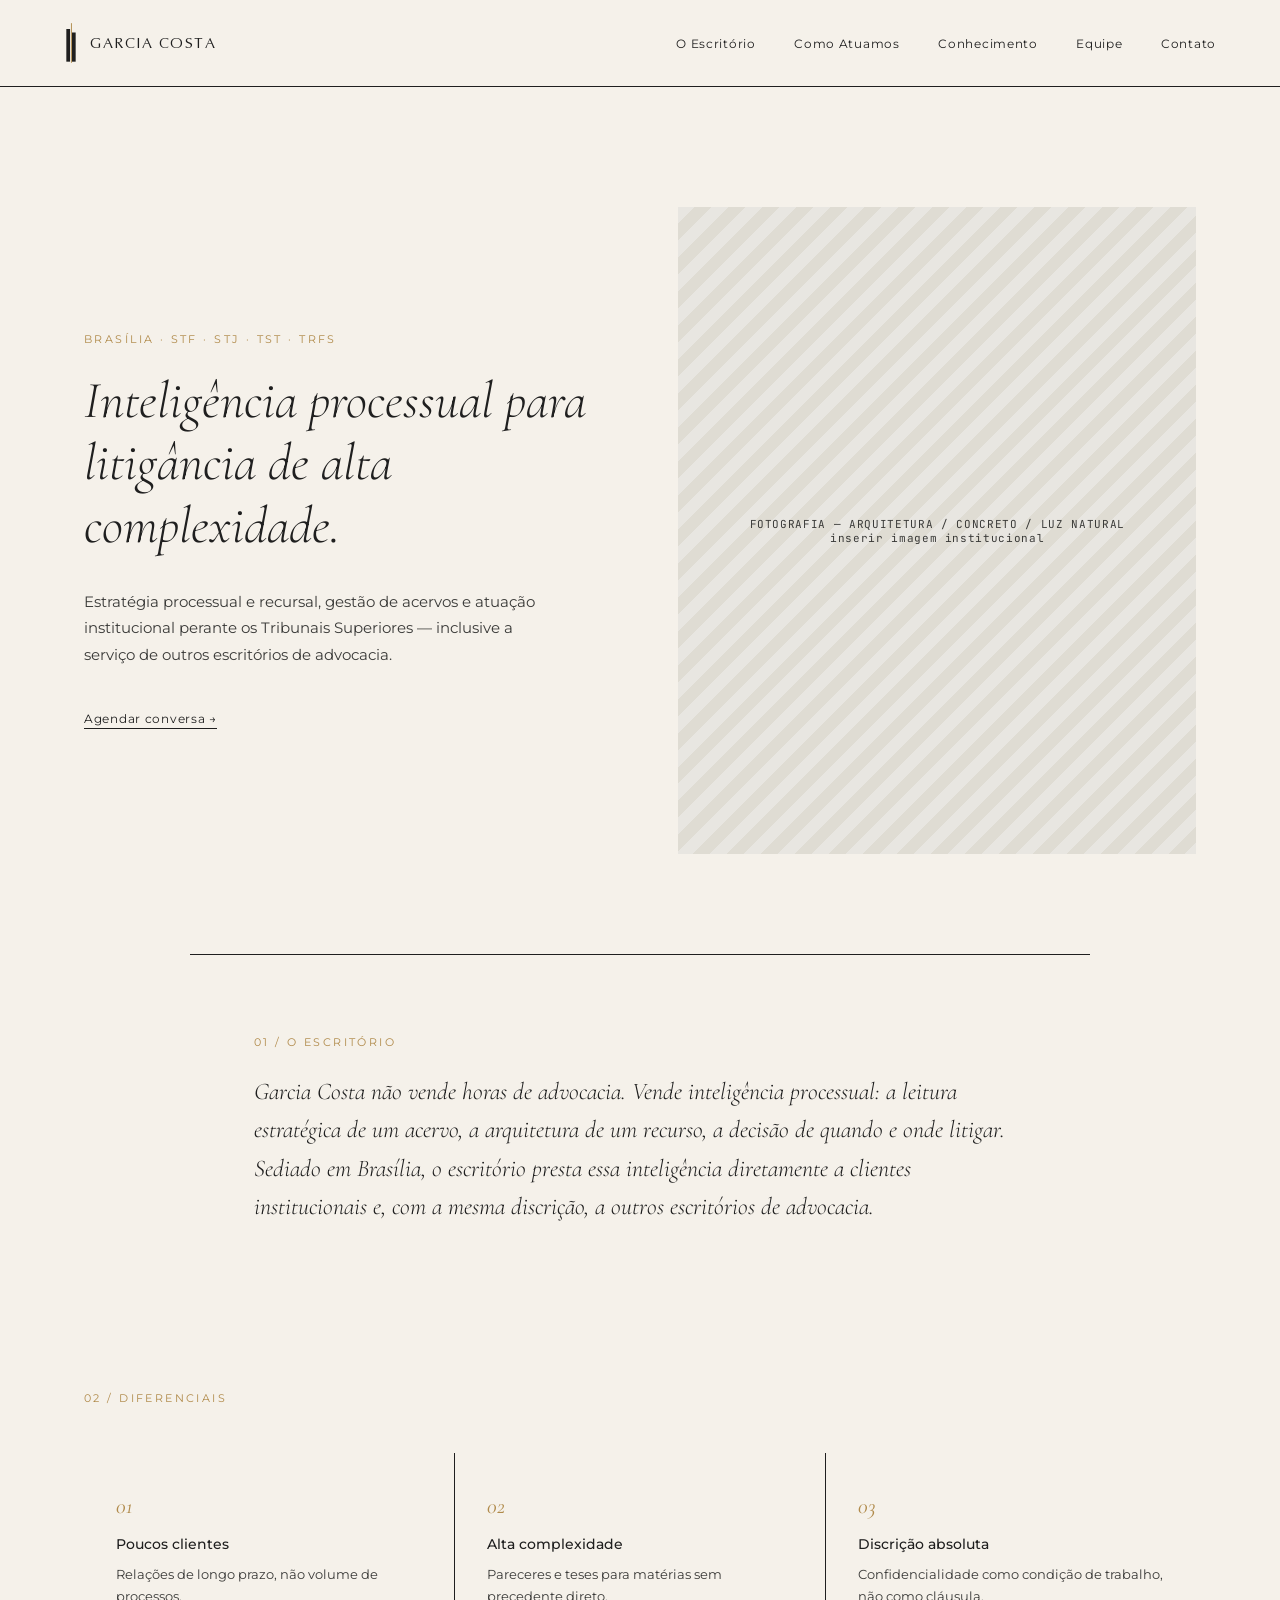
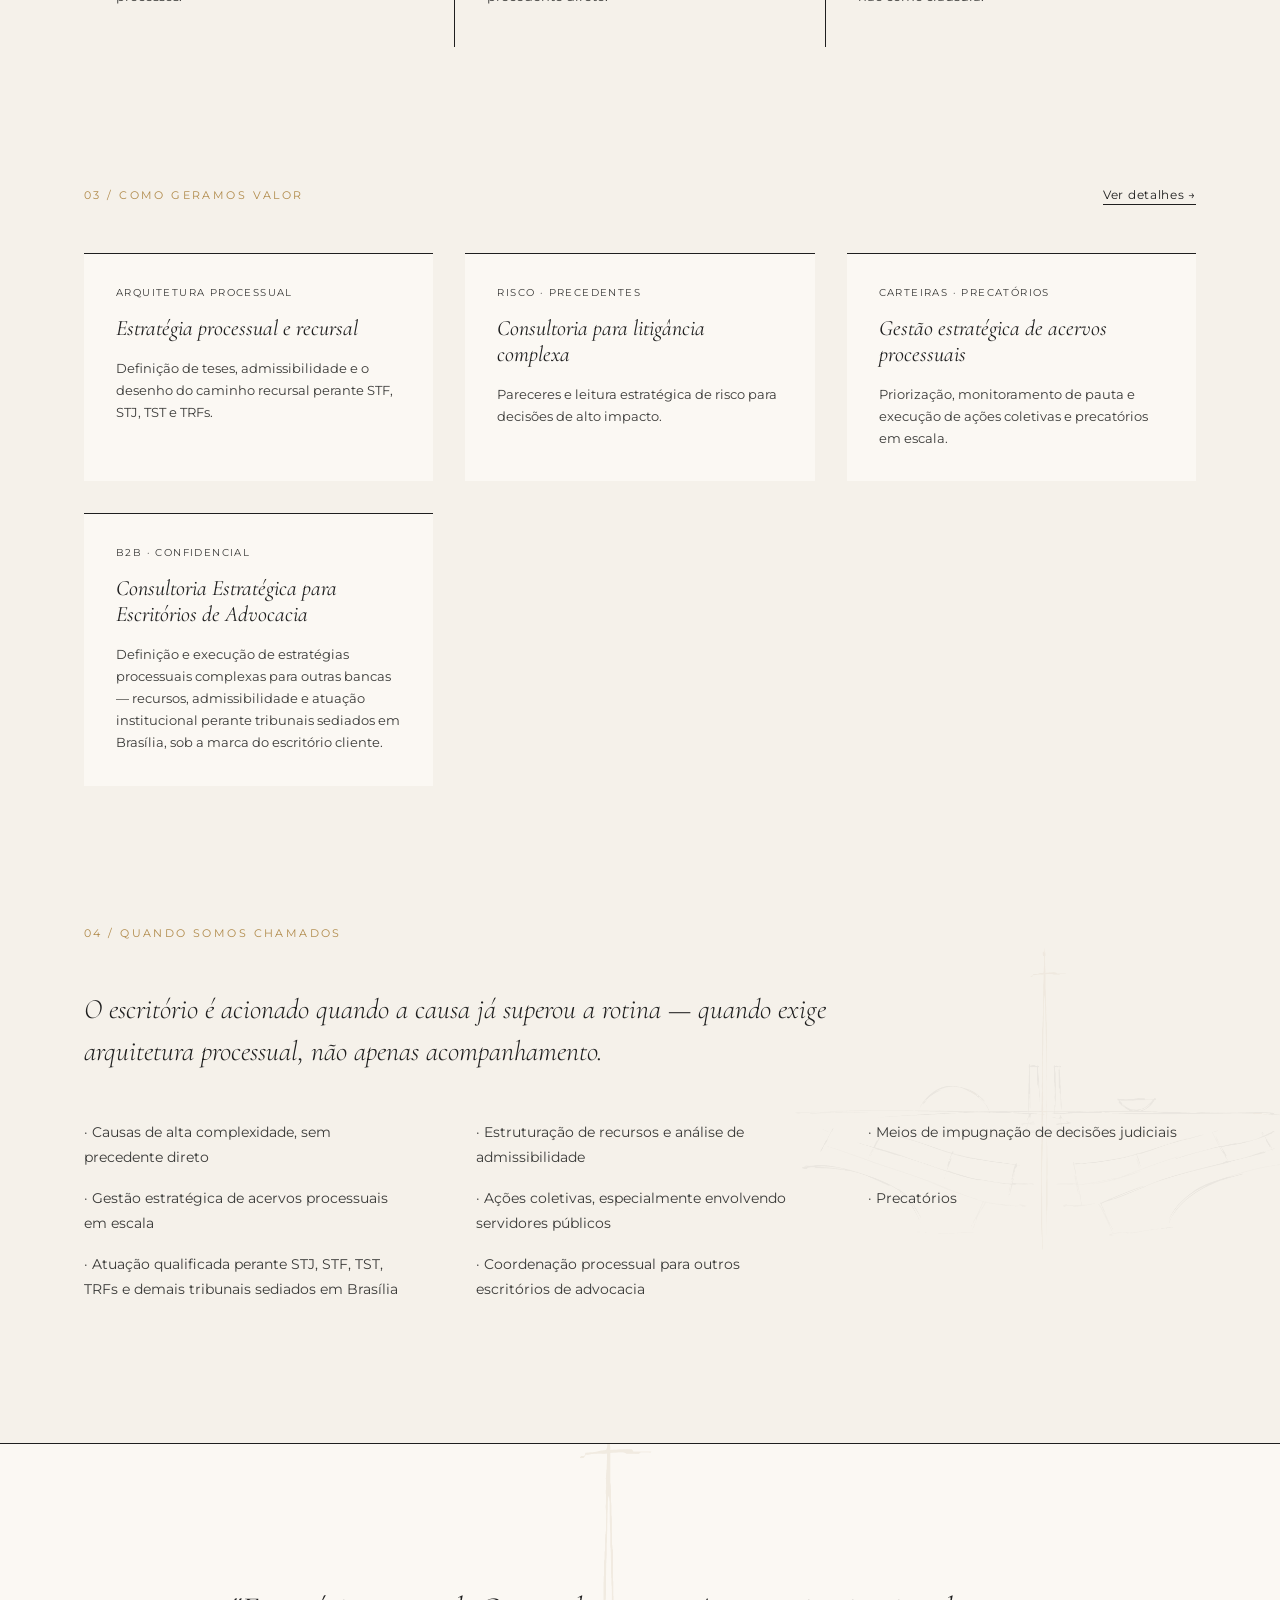
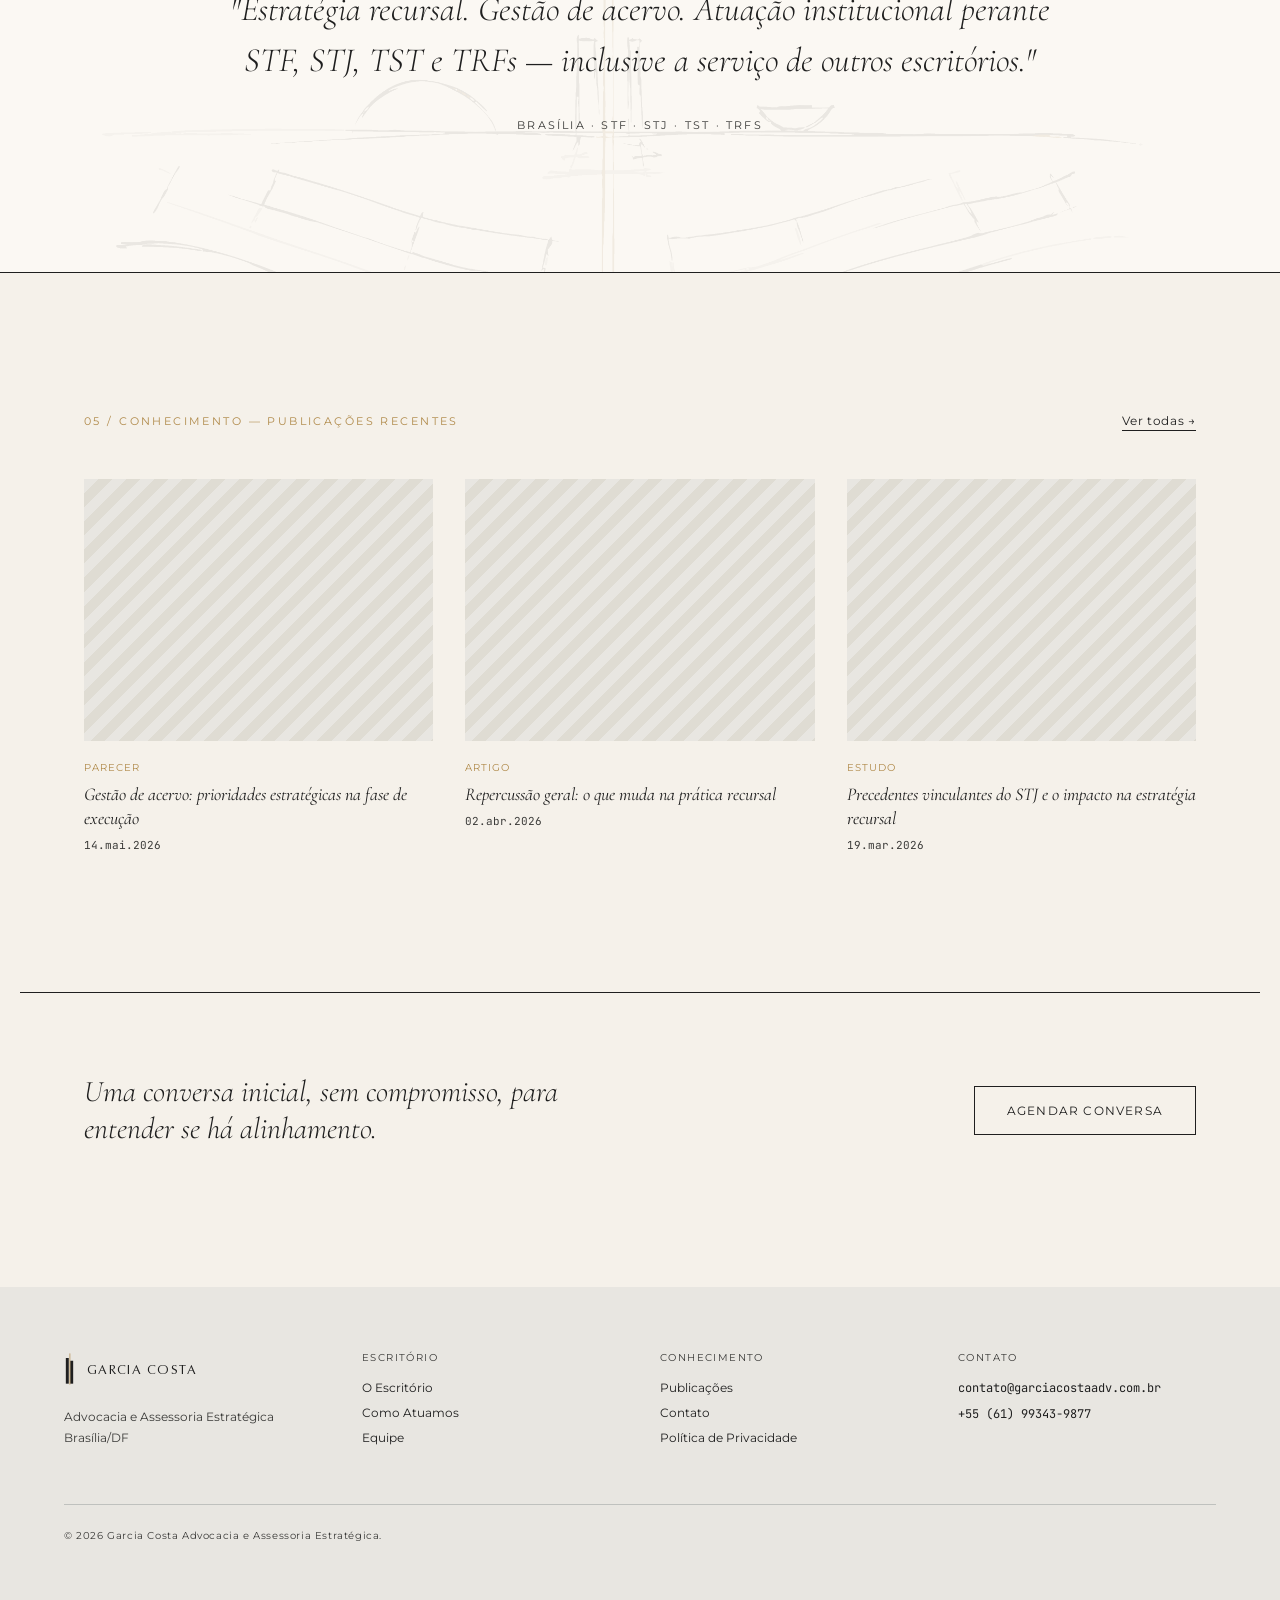
==== index.html @ 724e0281 "Add files via upload Publica website institucional v1.1" ====
<!DOCTYPE html>
<html lang="pt-BR">
<head>
<meta charset="utf-8">
<meta name="viewport" content="width=device-width, initial-scale=1">
<title>Garcia Costa — Advocacia e Assessoria Estratégica</title>
<meta name="description" content="Inteligência processual para litigância de alta complexidade: estratégia recursal, gestão de acervos e atuação institucional perante STF, STJ, TST e TRFs em Brasília.">
<!-- Config central: /assets/js/site-config.js — domínio, e-mail, telefone e og:image devem espelhar exatamente os valores ali definidos. -->
<link rel="canonical" href="https://www.garciacosta.adv.br/">
<meta property="og:type" content="website">
<meta property="og:locale" content="pt_BR">
<meta property="og:site_name" content="Garcia Costa — Advocacia e Assessoria Estratégica">
<meta property="og:title" content="Garcia Costa — Advocacia e Assessoria Estratégica">
<meta property="og:description" content="Inteligência processual para litigância de alta complexidade: estratégia recursal, gestão de acervos e atuação institucional perante STF, STJ, TST e TRFs em Brasília.">
<meta property="og:url" content="https://www.garciacosta.adv.br/">
<!-- [INSERIR DADO REAL] og:image — adicionar /assets/images/og-image.jpg (1200x630) quando a fotografia institucional estiver disponível -->
<meta name="twitter:card" content="summary_large_image">
<link rel="icon" href="/favicon.ico" sizes="any">
<link rel="icon" type="image/svg+xml" href="/assets/images/favicon.svg">
<link rel="manifest" href="/manifest.webmanifest">
<link rel="preconnect" href="https://fonts.googleapis.com">
<link rel="preconnect" href="https://fonts.gstatic.com" crossorigin>
<link href="https://fonts.googleapis.com/css2?family=Cormorant+Garamond:ital,wght@0,300;0,400;1,300;1,400&family=Montserrat:wght@300;400;500;600&family=JetBrains+Mono:wght@400&display=swap" rel="stylesheet">
<link rel="stylesheet" href="/assets/css/style.css">
<script type="application/ld+json">
{
  "@context": "https://schema.org",
  "@type": "LegalService",
  "name": "Garcia Costa — Advocacia e Assessoria Estratégica",
  "url": "https://www.garciacosta.adv.br/",
  "areaServed": "Brasília, DF",
  "address": { "@type": "PostalAddress", "addressLocality": "Brasília", "addressRegion": "DF", "addressCountry": "BR" },
  "founder": { "@type": "Person", "name": "Thiago Garcia Costa", "jobTitle": "Sócio-fundador" },
  "email": "contato@garciacosta.adv.br"
}
</script>
</head>
<body>
  <a href="#main-content" class="skip-link">Pular para o conteúdo</a>
  <header class="site-header">
    <a href="/index.html" class="brand">
      <svg viewBox="70 5 60 190" class="brand-mark" aria-hidden="true"><rect x="80" y="40" width="16" height="140" fill="#1F1F1F"></rect><rect x="104" y="55" width="16" height="125" fill="#1F1F1F"></rect><line x1="102" y1="15" x2="102" y2="185" stroke="#B08A4A" stroke-width="4"></line></svg>
      <span class="brand-word">GARCIA COSTA</span>
    </a>
    <nav class="site-nav" aria-label="Navegação principal">
      <a href="/o-escritorio.html">O Escritório</a>
      <a href="/como-atuamos.html">Como Atuamos</a>
      <a href="/conhecimento.html">Conhecimento</a>
      <a href="/equipe.html">Equipe</a>
      <a href="/contato.html">Contato</a>
    </nav>
    <button type="button" class="nav-toggle" aria-label="Abrir menu de navegação" aria-expanded="false" aria-controls="mobile-nav">
      <span class="nav-toggle-bar"></span>
    </button>
  </header>
  <nav id="mobile-nav" class="site-nav-mobile" aria-label="Navegação principal (móvel)">
    <a href="/o-escritorio.html">O Escritório</a>
    <a href="/como-atuamos.html">Como Atuamos</a>
    <a href="/conhecimento.html">Conhecimento</a>
    <a href="/equipe.html">Equipe</a>
    <a href="/contato.html">Contato</a>
  </nav>
  <main id="main-content">

  <section class="wrap" style="padding-top:clamp(72px,14vw,120px); padding-bottom:clamp(48px,10vw,100px); display:grid; grid-template-columns:repeat(auto-fit,minmax(320px,1fr)); gap:clamp(40px,6vw,80px); align-items:center;">
    <div>
      <div class="eyebrow">Brasília · STF · STJ · TST · TRFs</div>
      <h1 style="font-style:italic; font-size:clamp(32px,6vw,52px); line-height:1.2; margin-bottom:32px; max-width:560px;">Inteligência processual para litigância de alta complexidade.</h1>
      <p style="font-size:15px; line-height:1.75; max-width:460px; margin:0 0 40px;">Estratégia processual e recursal, gestão de acervos e atuação institucional perante os Tribunais Superiores — inclusive a serviço de outros escritórios de advocacia.</p>
      <a href="/contato.html" class="link-underline">Agendar conversa →</a>
    </div>
    <div style="aspect-ratio:4/5; background:repeating-linear-gradient(135deg,#E8E6E1,#E8E6E1 12px,#DFDCD3 12px,#DFDCD3 24px); display:flex; align-items:center; justify-content:center;">
      <span class="mono" style="font-size:11px; color:#3A3A38; letter-spacing:0.06em; text-align:center; padding:0 24px;">FOTOGRAFIA — ARQUITETURA / CONCRETO / LUZ NATURAL<br>inserir imagem institucional</span>
    </div>
  </section>

  <section class="wrap-narrow rule-top" style="padding-top:80px; padding-bottom:clamp(64px,12vw,140px);">
    <div class="eyebrow">01 / O escritório</div>
    <p style="font-family:'Cormorant Garamond',serif; font-style:italic; font-weight:300; font-size:24px; line-height:1.6; color:#1F1F1F;">Garcia Costa não vende horas de advocacia. Vende inteligência processual: a leitura estratégica de um acervo, a arquitetura de um recurso, a decisão de quando e onde litigar. Sediado em Brasília, o escritório presta essa inteligência diretamente a clientes institucionais e, com a mesma discrição, a outros escritórios de advocacia.</p>
  </section>

  <section class="wrap" style="padding-bottom:clamp(64px,12vw,140px);">
    <div class="eyebrow" style="margin-bottom:48px;">02 / Diferenciais</div>
    <div class="grid-hairline" style="grid-template-columns:repeat(auto-fit,minmax(220px,1fr));">
      <div class="tile"><div class="num">01</div><div class="tile-title">Poucos clientes</div><div class="tile-body">Relações de longo prazo, não volume de processos.</div></div>
      <div class="tile"><div class="num">02</div><div class="tile-title">Alta complexidade</div><div class="tile-body">Pareceres e teses para matérias sem precedente direto.</div></div>
      <div class="tile"><div class="num">03</div><div class="tile-title">Discrição absoluta</div><div class="tile-body">Confidencialidade como condição de trabalho, não como cláusula.</div></div>
    </div>
  </section>

  <section class="wrap" style="padding-bottom:clamp(64px,12vw,140px);">
    <div style="display:flex; justify-content:space-between; align-items:baseline; margin-bottom:48px; flex-wrap:wrap; gap:16px;">
      <div class="eyebrow" style="margin-bottom:0;">03 / Como geramos valor</div>
      <a href="/como-atuamos.html" class="link-underline">Ver detalhes →</a>
    </div>
    <div style="display:grid; grid-template-columns:repeat(auto-fit,minmax(320px,1fr)); gap:32px;">
      <a href="/como-atuamos.html" class="rule-top" style="display:block; background:#FBF8F3; padding:32px; min-height:180px;">
        <div style="font-size:10px; letter-spacing:0.14em; text-transform:uppercase; color:#3A3A38; margin-bottom:16px;">Arquitetura processual</div>
        <div style="font-family:'Cormorant Garamond',serif; font-style:italic; font-size:22px; margin-bottom:16px;">Estratégia processual e recursal</div>
        <div style="font-size:13px; line-height:1.7; color:#3A3A38;">Definição de teses, admissibilidade e o desenho do caminho recursal perante STF, STJ, TST e TRFs.</div>
      </a>
      <a href="/como-atuamos.html" class="rule-top" style="display:block; background:#FBF8F3; padding:32px; min-height:180px;">
        <div style="font-size:10px; letter-spacing:0.14em; text-transform:uppercase; color:#3A3A38; margin-bottom:16px;">Risco · Precedentes</div>
        <div style="font-family:'Cormorant Garamond',serif; font-style:italic; font-size:22px; margin-bottom:16px;">Consultoria para litigância complexa</div>
        <div style="font-size:13px; line-height:1.7; color:#3A3A38;">Pareceres e leitura estratégica de risco para decisões de alto impacto.</div>
      </a>
      <a href="/como-atuamos.html" class="rule-top" style="display:block; background:#FBF8F3; padding:32px; min-height:180px;">
        <div style="font-size:10px; letter-spacing:0.14em; text-transform:uppercase; color:#3A3A38; margin-bottom:16px;">Carteiras · Precatórios</div>
        <div style="font-family:'Cormorant Garamond',serif; font-style:italic; font-size:22px; margin-bottom:16px;">Gestão estratégica de acervos processuais</div>
        <div style="font-size:13px; line-height:1.7; color:#3A3A38;">Priorização, monitoramento de pauta e execução de ações coletivas e precatórios em escala.</div>
      </a>
      <a href="/landing.html" class="rule-top" style="display:block; background:#FBF8F3; padding:32px; min-height:180px;">
        <div style="font-size:10px; letter-spacing:0.14em; text-transform:uppercase; color:#3A3A38; margin-bottom:16px;">B2B · Confidencial</div>
        <div style="font-family:'Cormorant Garamond',serif; font-style:italic; font-size:22px; margin-bottom:16px;">Consultoria Estratégica para Escritórios de Advocacia</div>
        <div style="font-size:13px; line-height:1.7; color:#3A3A38;">Definição e execução de estratégias processuais complexas para outras bancas — recursos, admissibilidade e atuação institucional perante tribunais sediados em Brasília, sob a marca do escritório cliente.</div>
      </a>
    </div>
  </section>

  <section class="wrap" style="padding-bottom:clamp(64px,12vw,140px); position:relative;">
    <img src="/assets/images/croqui-brasilia-original.png" alt="" style="position:absolute; top:-40px; right:-120px; width:640px; max-width:none; opacity:0.06; mix-blend-mode:multiply; pointer-events:none;">
    <div class="eyebrow" style="margin-bottom:48px; position:relative;">04 / Quando somos chamados</div>
    <h2 style="font-style:italic; font-size:clamp(20px,3.5vw,28px); line-height:1.5; margin-bottom:48px; max-width:760px; position:relative;">O escritório é acionado quando a causa já superou a rotina — quando exige arquitetura processual, não apenas acompanhamento.</h2>
    <div style="display:grid; grid-template-columns:repeat(auto-fit,minmax(300px,1fr)); gap:16px clamp(24px,5vw,64px); position:relative; font-size:14px; line-height:1.8; color:#3A3A38;">
      <div>· Causas de alta complexidade, sem precedente direto</div>
      <div>· Estruturação de recursos e análise de admissibilidade</div>
      <div>· Meios de impugnação de decisões judiciais</div>
      <div>· Gestão estratégica de acervos processuais em escala</div>
      <div>· Ações coletivas, especialmente envolvendo servidores públicos</div>
      <div>· Precatórios</div>
      <div>· Atuação qualificada perante STJ, STF, TST, TRFs e demais tribunais sediados em Brasília</div>
      <div>· Coordenação processual para outros escritórios de advocacia</div>
    </div>
  </section>

  <section class="rule-top" style="border-bottom:1px solid #1F1F1F; background:#FBF8F3; padding:clamp(64px,12vw,140px) clamp(20px,6vw,64px); position:relative; overflow:hidden;">
    <img src="/assets/images/croqui-brasilia-original.png" alt="" style="position:absolute; top:50%; left:50%; transform:translate(-50%,-50%); width:1300px; max-width:none; opacity:0.09; mix-blend-mode:multiply; pointer-events:none;">
    <div style="max-width:820px; margin:0 auto; text-align:center; position:relative;">
      <div style="font-family:'Cormorant Garamond',serif; font-style:italic; font-weight:300; font-size:clamp(22px,4vw,34px); line-height:1.5; color:#1F1F1F;">"Estratégia recursal. Gestão de acervo. Atuação institucional perante STF, STJ, TST e TRFs — inclusive a serviço de outros escritórios."</div>
      <div style="font-size:11px; letter-spacing:0.2em; text-transform:uppercase; color:#3A3A38; margin-top:32px;">Brasília · STF · STJ · TST · TRFs</div>
    </div>
  </section>

  <section class="wrap" style="padding-top:clamp(64px,12vw,140px); padding-bottom:clamp(64px,12vw,140px);">
    <div style="display:flex; justify-content:space-between; align-items:baseline; margin-bottom:48px; flex-wrap:wrap; gap:16px;">
      <div class="eyebrow" style="margin-bottom:0;">05 / Conhecimento — publicações recentes</div>
      <a href="/conhecimento.html" class="link-underline">Ver todas →</a>
    </div>
    <div style="display:grid; grid-template-columns:repeat(3,1fr); gap:32px;">
        <a href="/artigo.html" class="card-publicacao">
          <div class="thumb"></div>
          <div class="category">Parecer</div>
          <div class="title">Gestão de acervo: prioridades estratégicas na fase de execução</div>
          <div class="date mono">14.mai.2026</div>
        </a>
        <a href="/artigo.html" class="card-publicacao">
          <div class="thumb"></div>
          <div class="category">Artigo</div>
          <div class="title">Repercussão geral: o que muda na prática recursal</div>
          <div class="date mono">02.abr.2026</div>
        </a>
        <a href="/artigo.html" class="card-publicacao">
          <div class="thumb"></div>
          <div class="category">Estudo</div>
          <div class="title">Precedentes vinculantes do STJ e o impacto na estratégia recursal</div>
          <div class="date mono">19.mar.2026</div>
        </a>
    </div>
  </section>

  <section class="wrap rule-top" style="padding-top:80px; padding-bottom:clamp(64px,12vw,140px); display:flex; justify-content:space-between; align-items:center; flex-wrap:wrap; gap:32px;">
    <h2 style="font-style:italic; font-size:clamp(22px,3.5vw,30px); max-width:560px;">Uma conversa inicial, sem compromisso, para entender se há alinhamento.</h2>
    <a href="/contato.html" class="btn">Agendar conversa</a>
  </section>

  </main>
  <footer class="site-footer">
    <div class="footer-grid">
      <div>
        <div class="brand" style="margin-bottom:20px;">
          <svg viewBox="70 5 60 190" class="brand-mark" style="width:11px;height:36px;" aria-hidden="true"><rect x="80" y="40" width="16" height="140" fill="#1F1F1F"></rect><rect x="104" y="55" width="16" height="125" fill="#1F1F1F"></rect><line x1="102" y1="15" x2="102" y2="185" stroke="#B08A4A" stroke-width="4"></line></svg>
          <span class="brand-word" style="font-size:13px;">GARCIA COSTA</span>
        </div>
        <div class="footer-text">Advocacia e Assessoria Estratégica<br>Brasília/DF</div>
      </div>
      <div>
        <div class="footer-heading">Escritório</div>
        <div class="footer-links">
          <a href="/o-escritorio.html">O Escritório</a>
          <a href="/como-atuamos.html">Como Atuamos</a>
          <a href="/equipe.html">Equipe</a>
        </div>
      </div>
      <div>
        <div class="footer-heading">Conhecimento</div>
        <div class="footer-links">
          <a href="/conhecimento.html">Publicações</a>
          <a href="/contato.html">Contato</a>
          <a href="/politica-de-privacidade.html">Política de Privacidade</a>
        </div>
      </div>
      <div>
        <div class="footer-heading">Contato</div>
        <div class="footer-links mono">
          <a href="mailto:contato@garciacosta.adv.br" data-sc="email-href" data-sc-text="email">contato@garciacosta.adv.br</a>
          <a href="tel:+556199999999" data-sc="phone-href" data-sc-text="phoneDisplay">+55 61 9999.9999</a>
        </div>
      </div>
    </div>
    <div class="footer-bottom">© 2026 Garcia Costa Advocacia e Assessoria Estratégica.</div>
  </footer>
  <script src="/assets/js/site-config.js"></script>
  <script src="/assets/js/main.js" defer></script>
</body>
</html>
---- assets/css/style.css ----
/* Garcia Costa — Design System (produção) */
:root {
  --bone:#F5F1EA; --paper:#FBF8F3; --mist:#E8E6E1; --concrete:#BFC1BE;
  --ink-soft:#3A3A38; --graphite:#1F1F1F; --bronze:#B08A4A; --bronze-deep:#8E6E36;
  --max:1240px;
}
@font-face { font-family:"Optima"; src:url("/assets/fonts/Optima-Regular.ttf") format("truetype"); font-weight:400; font-display:swap; }
* { box-sizing:border-box; }
html { -webkit-text-size-adjust:100%; }
body { margin:0; background:var(--bone); color:var(--graphite); font-family:'Montserrat',sans-serif; -webkit-font-smoothing:antialiased; }
h1,h2,h3 { font-family:'Cormorant Garamond',serif; font-weight:300; margin:0; }
p,li { color:var(--ink-soft); }
a { color:var(--graphite); text-decoration:none; }
a:hover { color:var(--bronze); }
a:focus-visible, button:focus-visible, input:focus-visible, textarea:focus-visible {
  outline:2px solid var(--bronze); outline-offset:2px;
}
img { max-width:100%; }
.mono { font-family:'JetBrains Mono',monospace; }
.eyebrow { font-size:11px; letter-spacing:0.22em; text-transform:uppercase; color:var(--bronze); margin-bottom:24px; }

.skip-link {
  position:absolute; left:-9999px; top:0; z-index:100;
  background:var(--graphite); color:var(--bone); padding:12px 20px; font-size:13px;
}
.skip-link:focus { left:12px; top:12px; }

/* Header */
.site-header {
  position:sticky; top:0; z-index:20; background:var(--bone);
  border-bottom:1px solid var(--graphite);
  display:flex; align-items:center; justify-content:space-between;
  padding:20px clamp(20px,6vw,64px);
}
.brand { display:inline-flex; align-items:center; gap:12px; }
.brand-mark { width:14px; height:46px; }
.brand-word { font-family:'Optima','Montserrat',sans-serif; font-size:15px; letter-spacing:0.1em; color:var(--graphite); }
.site-nav { display:flex; gap:clamp(20px,3vw,40px); font-size:12px; letter-spacing:0.06em; }
.site-nav a.is-active { border-bottom:1px solid var(--graphite); padding-bottom:2px; }
.nav-toggle {
  display:none; background:none; border:1px solid var(--graphite); width:40px; height:40px;
  align-items:center; justify-content:center; padding:0; cursor:pointer;
}
.nav-toggle-bar, .nav-toggle-bar::before, .nav-toggle-bar::after {
  content:''; display:block; width:18px; height:1px; background:var(--graphite);
}
.nav-toggle-bar { position:relative; }
.nav-toggle-bar::before { position:absolute; top:-6px; left:0; }
.nav-toggle-bar::after { position:absolute; top:6px; left:0; }
.site-nav-mobile {
  display:none; flex-direction:column; background:var(--bone);
  border-bottom:1px solid var(--graphite); padding:8px clamp(20px,6vw,64px) 24px; font-size:14px;
}
.site-nav-mobile a { padding:14px 0; border-bottom:1px solid var(--mist); color:var(--graphite); }
.site-nav-mobile a:last-child { border-bottom:none; }
.site-nav-mobile.is-open { display:flex; }
@media (max-width:759px) {
  .site-nav { display:none; }
  .nav-toggle { display:flex; }
}

/* Footer */
.site-footer { background:var(--mist); padding:clamp(40px,8vw,64px) clamp(20px,6vw,64px); }
.footer-grid { max-width:var(--max); margin:0 auto; display:grid; grid-template-columns:repeat(auto-fit,minmax(180px,1fr)); gap:40px; }
.footer-text { font-size:12px; color:var(--ink-soft); line-height:1.7; }
.footer-heading { font-size:10px; letter-spacing:0.14em; text-transform:uppercase; color:var(--ink-soft); margin-bottom:16px; }
.footer-links { display:flex; flex-direction:column; gap:10px; font-size:12px; }
.footer-bottom { max-width:var(--max); margin:56px auto 0; padding-top:24px; border-top:1px solid var(--concrete); font-size:10px; color:var(--ink-soft); letter-spacing:0.06em; }

/* Layout helpers */
.wrap { max-width:var(--max); margin:0 auto; padding-left:clamp(20px,6vw,64px); padding-right:clamp(20px,6vw,64px); }
.wrap-narrow { max-width:900px; margin:0 auto; padding-left:clamp(20px,6vw,64px); padding-right:clamp(20px,6vw,64px); }
.wrap-article { max-width:680px; margin:0 auto; padding-left:clamp(20px,6vw,64px); padding-right:clamp(20px,6vw,64px); }
.rule-top { border-top:1px solid var(--graphite); }

/* Cards */
.card-publicacao { display:block; color:var(--graphite); }
.card-publicacao .thumb { aspect-ratio:4/3; background:repeating-linear-gradient(135deg,var(--mist),var(--mist) 10px,#DFDCD3 10px,#DFDCD3 20px); margin-bottom:20px; }
.card-publicacao .category { font-size:10px; letter-spacing:0.1em; text-transform:uppercase; color:var(--bronze); margin-bottom:8px; }
.card-publicacao .title { font-family:'Cormorant Garamond',serif; font-style:italic; font-size:18px; margin-bottom:8px; line-height:1.35; }
.card-publicacao .date { font-family:'JetBrains Mono',monospace; font-size:11px; color:var(--ink-soft); }

.card-equipe { display:block; color:var(--graphite); background:var(--paper); border-top:1px solid var(--graphite); padding:28px 24px; }
.card-equipe .photo { aspect-ratio:1; width:72px; background:repeating-linear-gradient(135deg,var(--mist),var(--mist) 8px,#DFDCD3 8px,#DFDCD3 16px); margin-bottom:20px; }
.card-equipe .name { font-size:14px; font-weight:500; }
.card-equipe .role { font-size:10px; letter-spacing:0.1em; text-transform:uppercase; color:var(--ink-soft); margin-top:6px; }

/* Buttons / links */
.btn {
  display:inline-block; font-size:12px; letter-spacing:0.1em; text-transform:uppercase;
  border:1px solid var(--graphite); padding:16px 32px; background:none; color:var(--graphite);
  font-family:'Montserrat',sans-serif; cursor:pointer;
}
.link-underline { font-size:12px; letter-spacing:0.06em; border-bottom:1px solid var(--graphite); padding-bottom:2px; display:inline-block; }

/* Forms */
.field { margin-bottom:28px; }
.field label { display:block; font-size:10px; letter-spacing:0.12em; text-transform:uppercase; color:var(--ink-soft); margin-bottom:8px; }
.field input, .field textarea {
  width:100%; border:none; border-bottom:1px solid var(--graphite); background:transparent;
  padding:8px 0; font-size:14px; font-family:'Montserrat',sans-serif; color:var(--graphite); outline:none;
}
.field textarea { resize:none; height:96px; }

/* Diferenciais / pilares grid */
.grid-hairline { display:grid; gap:1px; background:var(--graphite); }
.grid-hairline > * { background:var(--bone); }
.tile { padding:40px 32px; }
.tile .num { font-family:'Cormorant Garamond',serif; font-style:italic; font-size:22px; color:var(--bronze); margin-bottom:16px; }
.tile .tile-title { font-size:14px; font-weight:500; margin-bottom:10px; }
.tile .tile-body { font-size:13px; line-height:1.7; color:var(--ink-soft); }

@media print { .site-header, .nav-toggle, .site-nav-mobile { display:none; } }
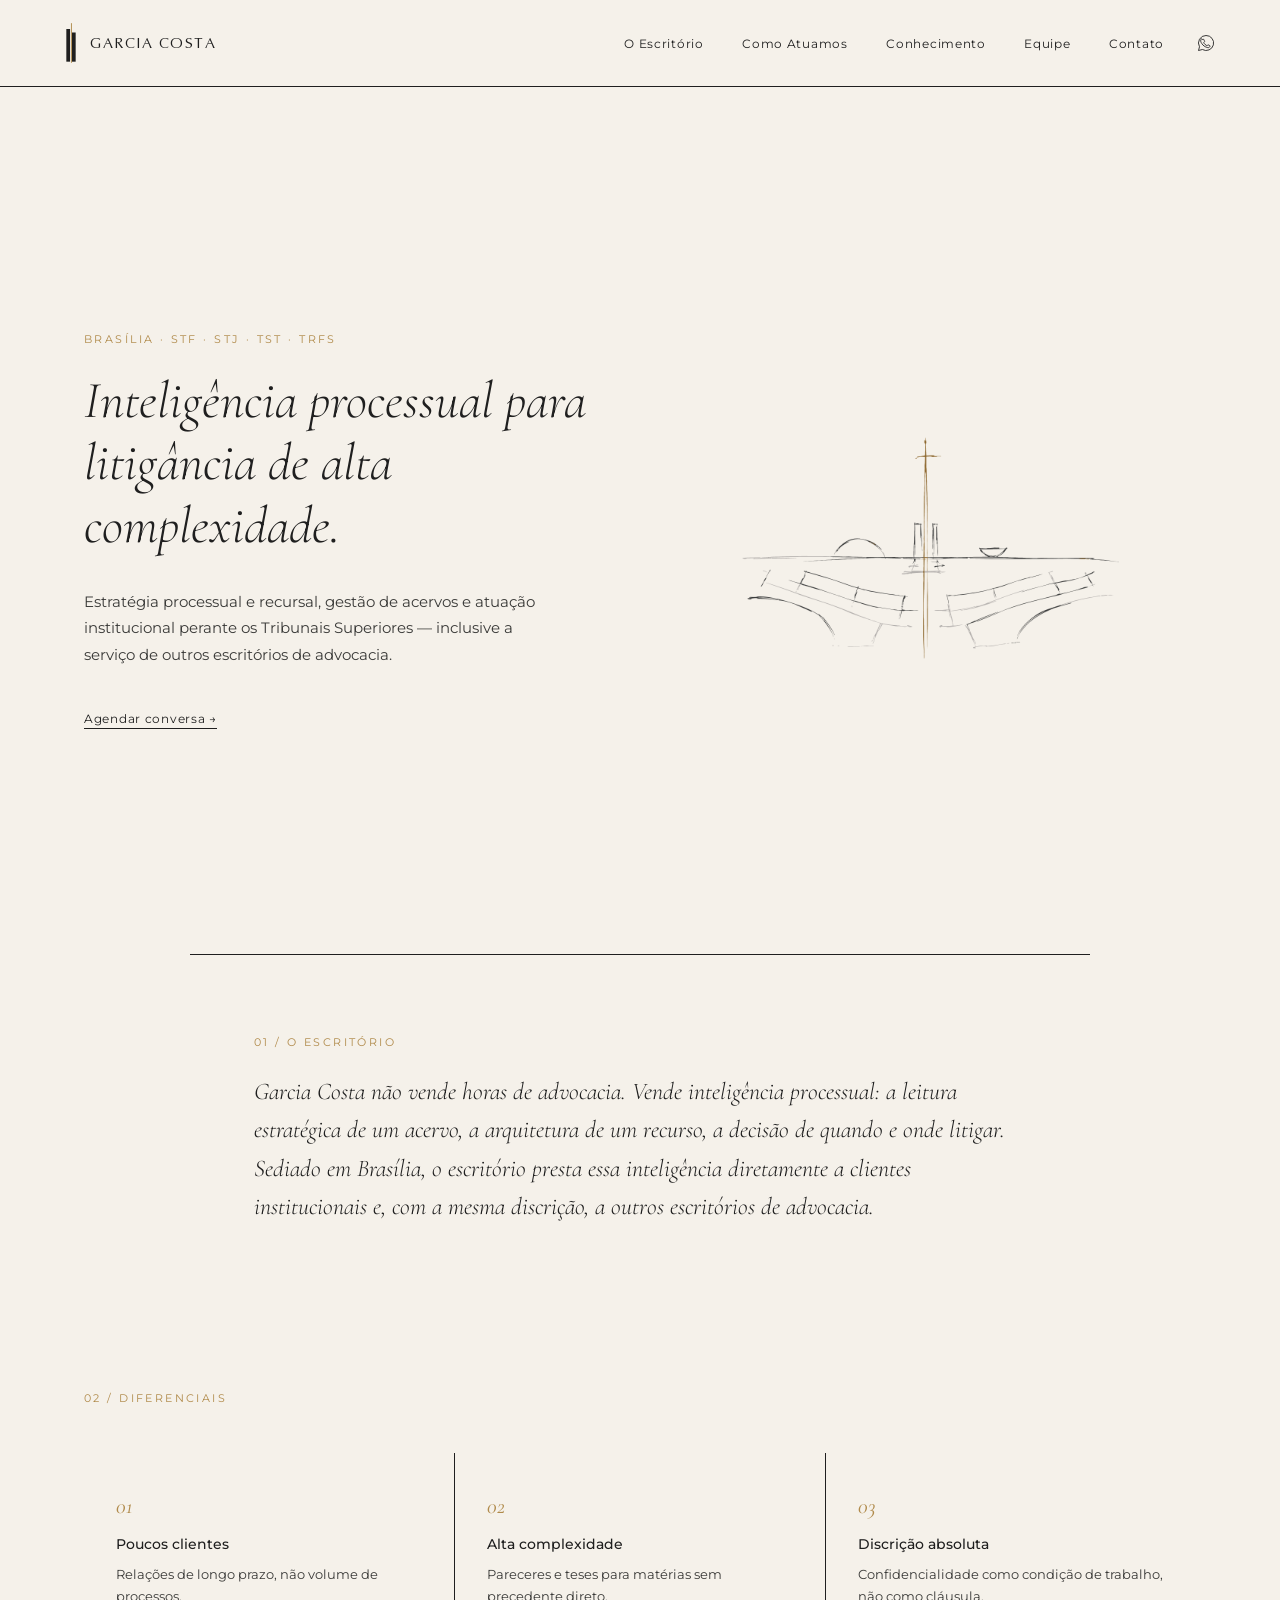
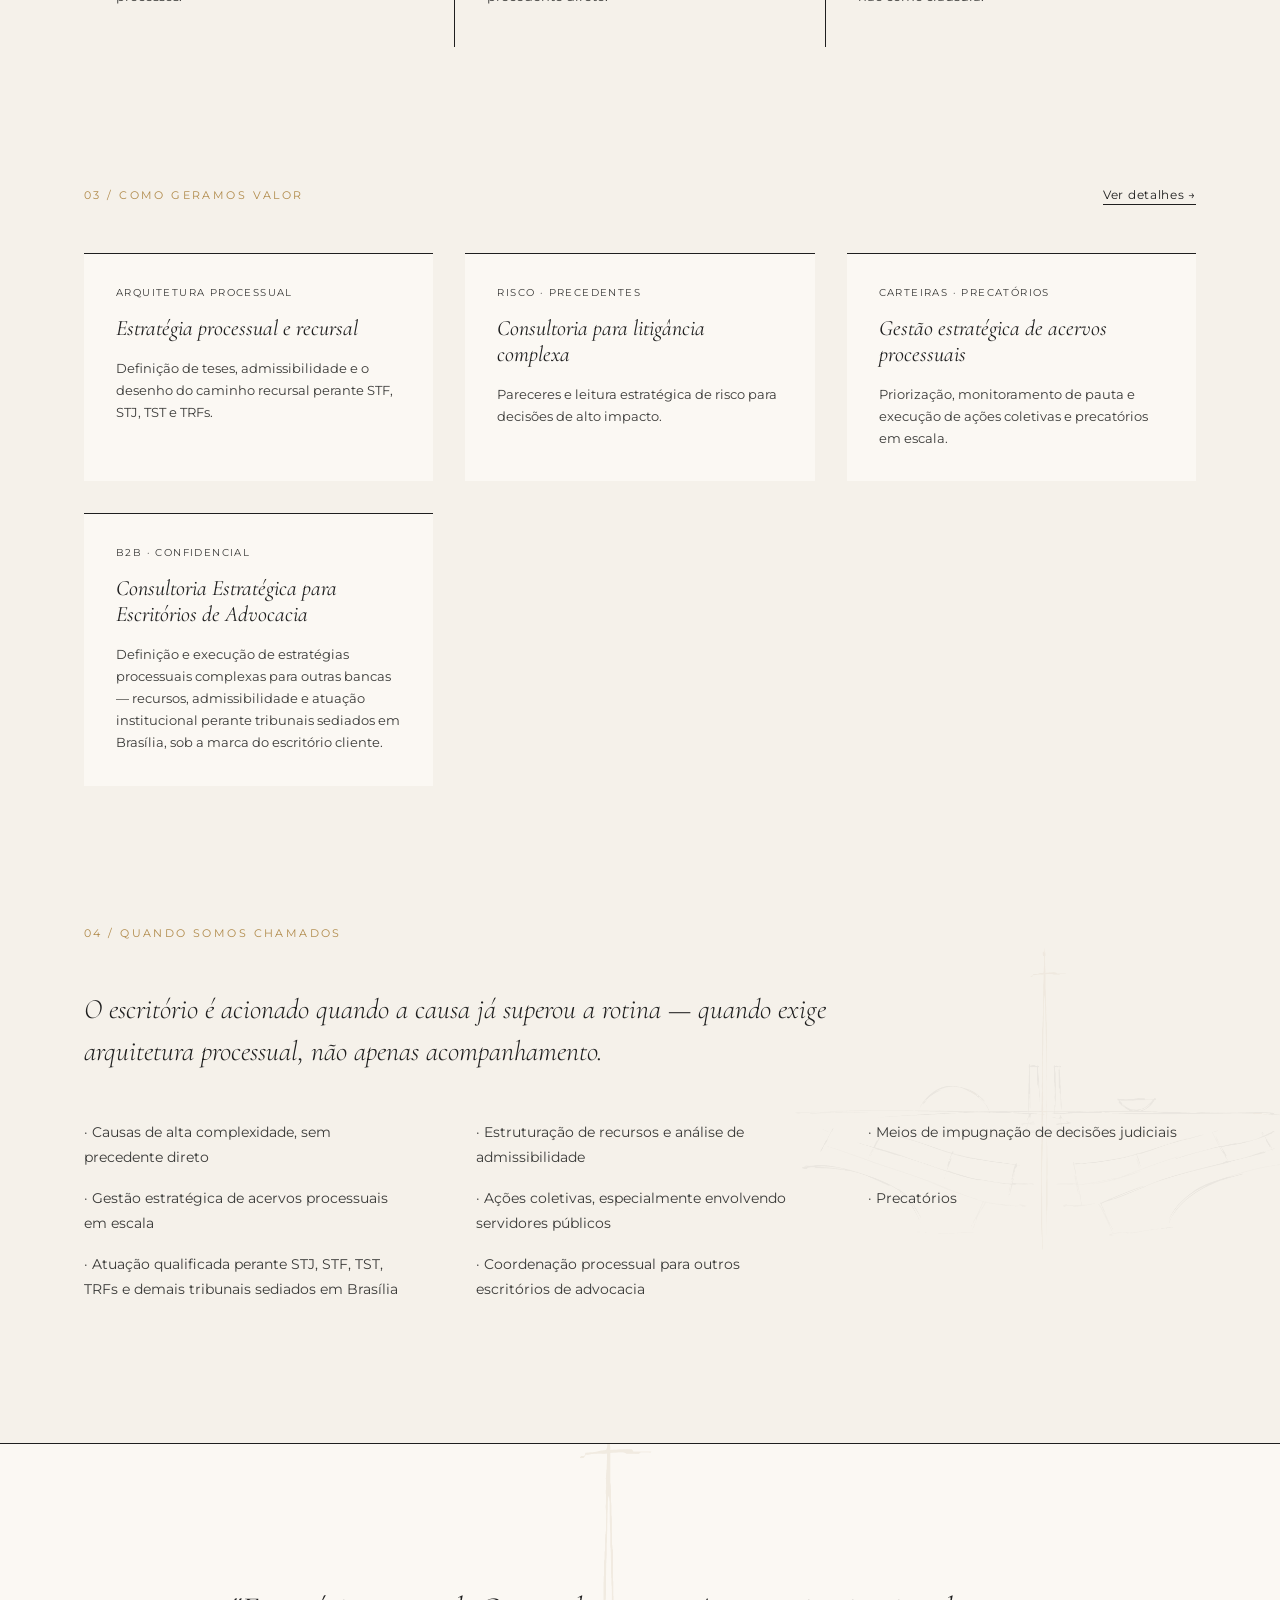
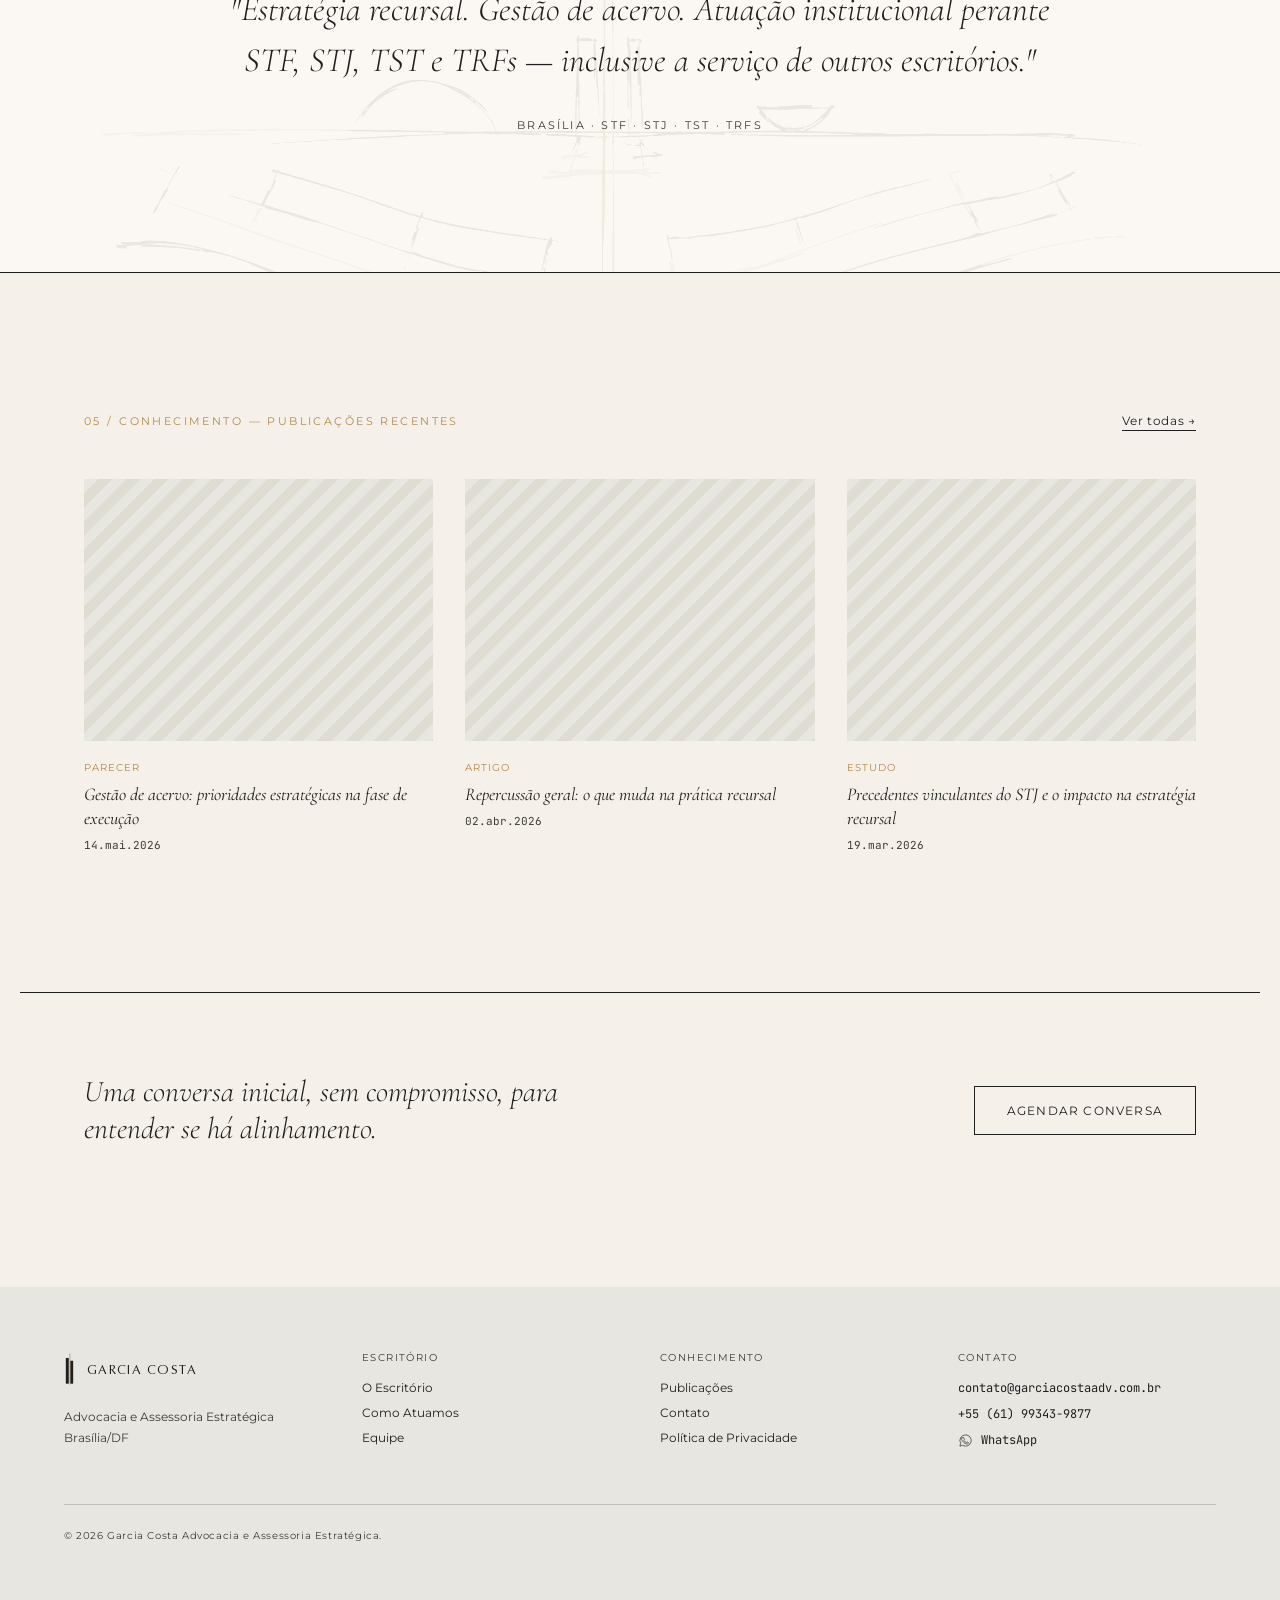
==== commit 464f1403: "Adiciona croqui institucional na home e ícones de WhatsApp - Substitui o quadrado placeholder da hom" ====
--- a/index.html
+++ b/index.html
@@ -42,16 +42,21 @@
       <svg viewBox="70 5 60 190" class="brand-mark" aria-hidden="true"><rect x="80" y="40" width="16" height="140" fill="#1F1F1F"></rect><rect x="104" y="55" width="16" height="125" fill="#1F1F1F"></rect><line x1="102" y1="15" x2="102" y2="185" stroke="#B08A4A" stroke-width="4"></line></svg>
       <span class="brand-word">GARCIA COSTA</span>
     </a>
-    <nav class="site-nav" aria-label="Navegação principal">
-      <a href="/o-escritorio.html">O Escritório</a>
-      <a href="/como-atuamos.html">Como Atuamos</a>
-      <a href="/conhecimento.html">Conhecimento</a>
-      <a href="/equipe.html">Equipe</a>
-      <a href="/contato.html">Contato</a>
-    </nav>
-    <button type="button" class="nav-toggle" aria-label="Abrir menu de navegação" aria-expanded="false" aria-controls="mobile-nav">
-      <span class="nav-toggle-bar"></span>
-    </button>
+    <div class="header-right">
+      <nav class="site-nav" aria-label="Navegação principal">
+        <a href="/o-escritorio.html">O Escritório</a>
+        <a href="/como-atuamos.html">Como Atuamos</a>
+        <a href="/conhecimento.html">Conhecimento</a>
+        <a href="/equipe.html">Equipe</a>
+        <a href="/contato.html">Contato</a>
+      </nav>
+      <a href="https://wa.me/5561993439877" data-sc="whatsapp-href" class="icon-whatsapp" target="_blank" rel="noopener" aria-label="Conversar no WhatsApp">
+        <svg viewBox="0 0 32 32" fill="none" stroke="currentColor" stroke-width="1.4" aria-hidden="true"><path d="M16 4a12 12 0 0 0-10.4 18l-1.6 6 6.2-1.6A12 12 0 1 0 16 4z"/><path d="M10.4 10.8c.3-.7.6-.7.9-.7h.7c.2 0 .5 0 .7.6.3.7.9 2.2 1 2.4.1.2.1.4 0 .6-.1.3-.2.4-.4.6l-.6.6c-.2.2-.4.4-.2.8.2.4 1 1.7 2.1 2.7 1.3 1.1 2.3 1.5 2.7 1.7.4.2.6.1.8-.1l.7-.9c.2-.3.5-.2.8-.1l2.1 1c.3.1.5.2.6.4.1.2.1.8-.2 1.5-.2.7-1.4 1.4-2.1 1.5-.7.1-1.4.1-4.5-1.1-3.7-1.5-6.1-5.2-6.3-5.5-.2-.3-1.7-2.3-1.7-4.3s1.1-3.1 1.4-3.5z"/></svg>
+      </a>
+      <button type="button" class="nav-toggle" aria-label="Abrir menu de navegação" aria-expanded="false" aria-controls="mobile-nav">
+        <span class="nav-toggle-bar"></span>
+      </button>
+    </div>
   </header>
   <nav id="mobile-nav" class="site-nav-mobile" aria-label="Navegação principal (móvel)">
     <a href="/o-escritorio.html">O Escritório</a>
@@ -69,8 +74,8 @@
       <p style="font-size:15px; line-height:1.75; max-width:460px; margin:0 0 40px;">Estratégia processual e recursal, gestão de acervos e atuação institucional perante os Tribunais Superiores — inclusive a serviço de outros escritórios de advocacia.</p>
       <a href="/contato.html" class="link-underline">Agendar conversa →</a>
     </div>
-    <div style="aspect-ratio:4/5; background:repeating-linear-gradient(135deg,#E8E6E1,#E8E6E1 12px,#DFDCD3 12px,#DFDCD3 24px); display:flex; align-items:center; justify-content:center;">
-      <span class="mono" style="font-size:11px; color:#3A3A38; letter-spacing:0.06em; text-align:center; padding:0 24px;">FOTOGRAFIA — ARQUITETURA / CONCRETO / LUZ NATURAL<br>inserir imagem institucional</span>
+    <div style="aspect-ratio:4/5; background:#F5F1EA; display:flex; align-items:center; justify-content:center; padding:24px;">
+      <img src="/assets/images/croqui-brasilia-original.png" alt="Croqui assinatura do escritório Garcia Costa" style="width:100%; height:100%; object-fit:contain;">
     </div>
   </section>
 
@@ -204,6 +209,10 @@
         <div class="footer-links mono">
           <a href="mailto:contato@garciacosta.adv.br" data-sc="email-href" data-sc-text="email">contato@garciacosta.adv.br</a>
           <a href="tel:+556199999999" data-sc="phone-href" data-sc-text="phoneDisplay">+55 61 9999.9999</a>
+          <a href="https://wa.me/5561993439877" data-sc="whatsapp-href" class="footer-whatsapp" target="_blank" rel="noopener" aria-label="Conversar no WhatsApp">
+            <svg viewBox="0 0 32 32" fill="none" stroke="currentColor" stroke-width="1.4" aria-hidden="true"><path d="M16 4a12 12 0 0 0-10.4 18l-1.6 6 6.2-1.6A12 12 0 1 0 16 4z"/><path d="M10.4 10.8c.3-.7.6-.7.9-.7h.7c.2 0 .5 0 .7.6.3.7.9 2.2 1 2.4.1.2.1.4 0 .6-.1.3-.2.4-.4.6l-.6.6c-.2.2-.4.4-.2.8.2.4 1 1.7 2.1 2.7 1.3 1.1 2.3 1.5 2.7 1.7.4.2.6.1.8-.1l.7-.9c.2-.3.5-.2.8-.1l2.1 1c.3.1.5.2.6.4.1.2.1.8-.2 1.5-.2.7-1.4 1.4-2.1 1.5-.7.1-1.4.1-4.5-1.1-3.7-1.5-6.1-5.2-6.3-5.5-.2-.3-1.7-2.3-1.7-4.3s1.1-3.1 1.4-3.5z"/></svg>
+            <span>WhatsApp</span>
+          </a>
         </div>
       </div>
     </div>
--- a/assets/css/style.css
+++ b/assets/css/style.css
@@ -35,8 +35,15 @@
 .brand { display:inline-flex; align-items:center; gap:12px; }
 .brand-mark { width:14px; height:46px; }
 .brand-word { font-family:'Optima','Montserrat',sans-serif; font-size:15px; letter-spacing:0.1em; color:var(--graphite); }
+.header-right { display:flex; align-items:center; gap:clamp(16px,3vw,32px); }
 .site-nav { display:flex; gap:clamp(20px,3vw,40px); font-size:12px; letter-spacing:0.06em; }
 .site-nav a.is-active { border-bottom:1px solid var(--graphite); padding-bottom:2px; }
+.icon-whatsapp { display:inline-flex; color:var(--graphite); }
+.icon-whatsapp svg { width:20px; height:20px; }
+.icon-whatsapp:hover { color:var(--bronze); }
+.footer-whatsapp { display:inline-flex; align-items:center; gap:8px; color:var(--graphite); }
+.footer-whatsapp svg { width:15px; height:15px; }
+.footer-whatsapp:hover { color:var(--bronze); }
 .nav-toggle {
   display:none; background:none; border:1px solid var(--graphite); width:40px; height:40px;
   align-items:center; justify-content:center; padding:0; cursor:pointer;
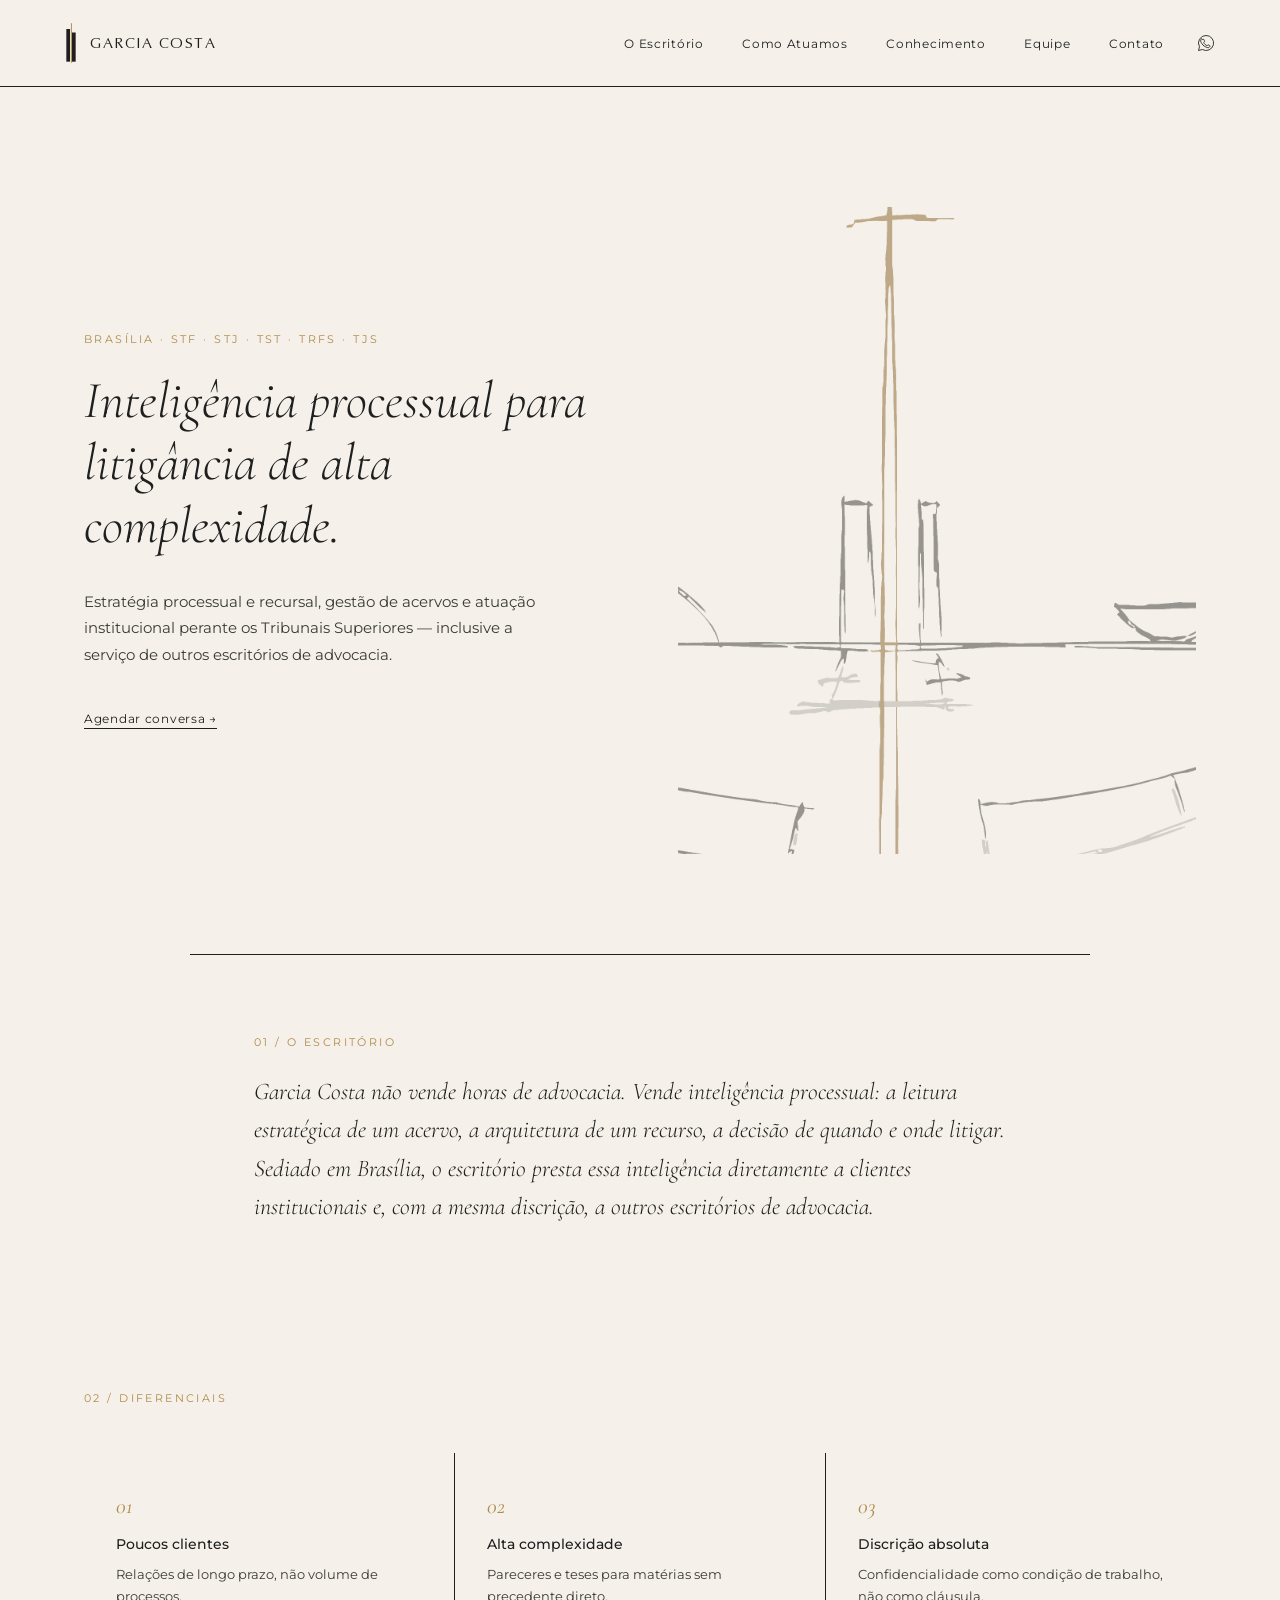
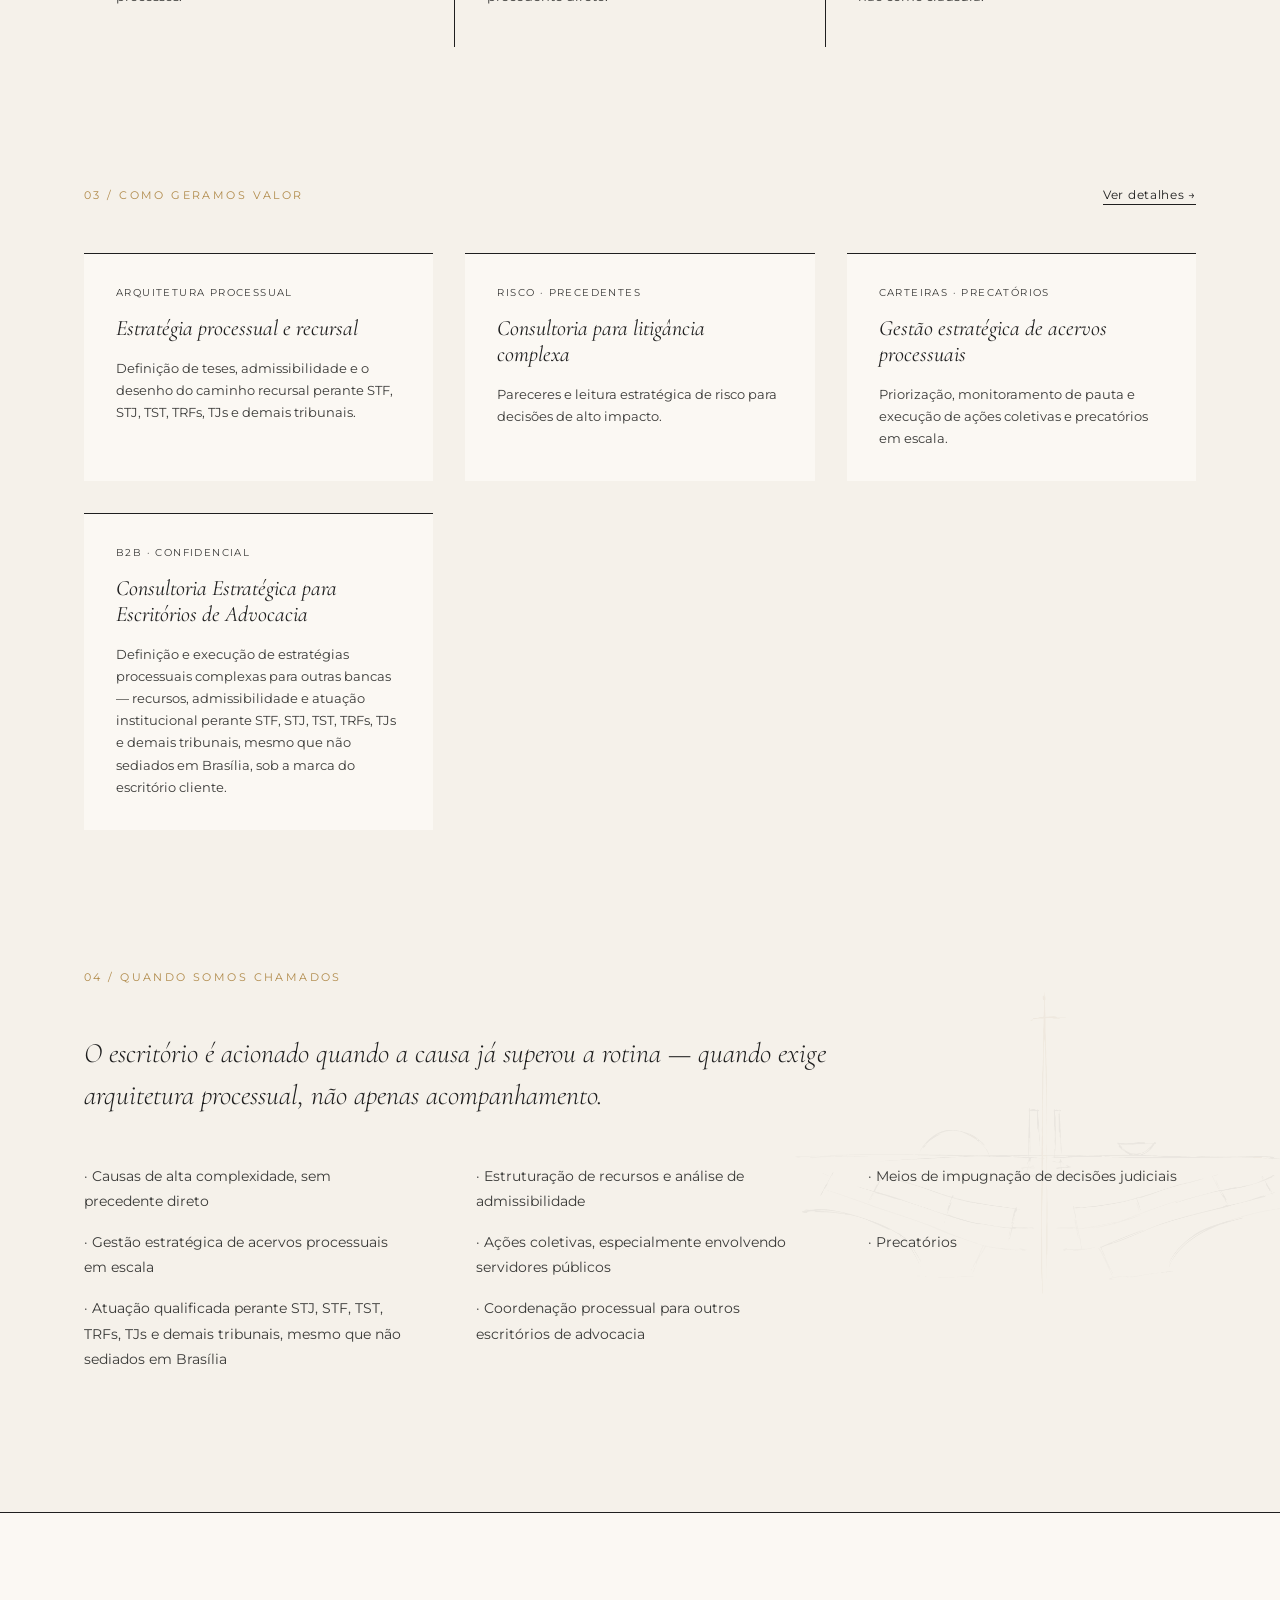
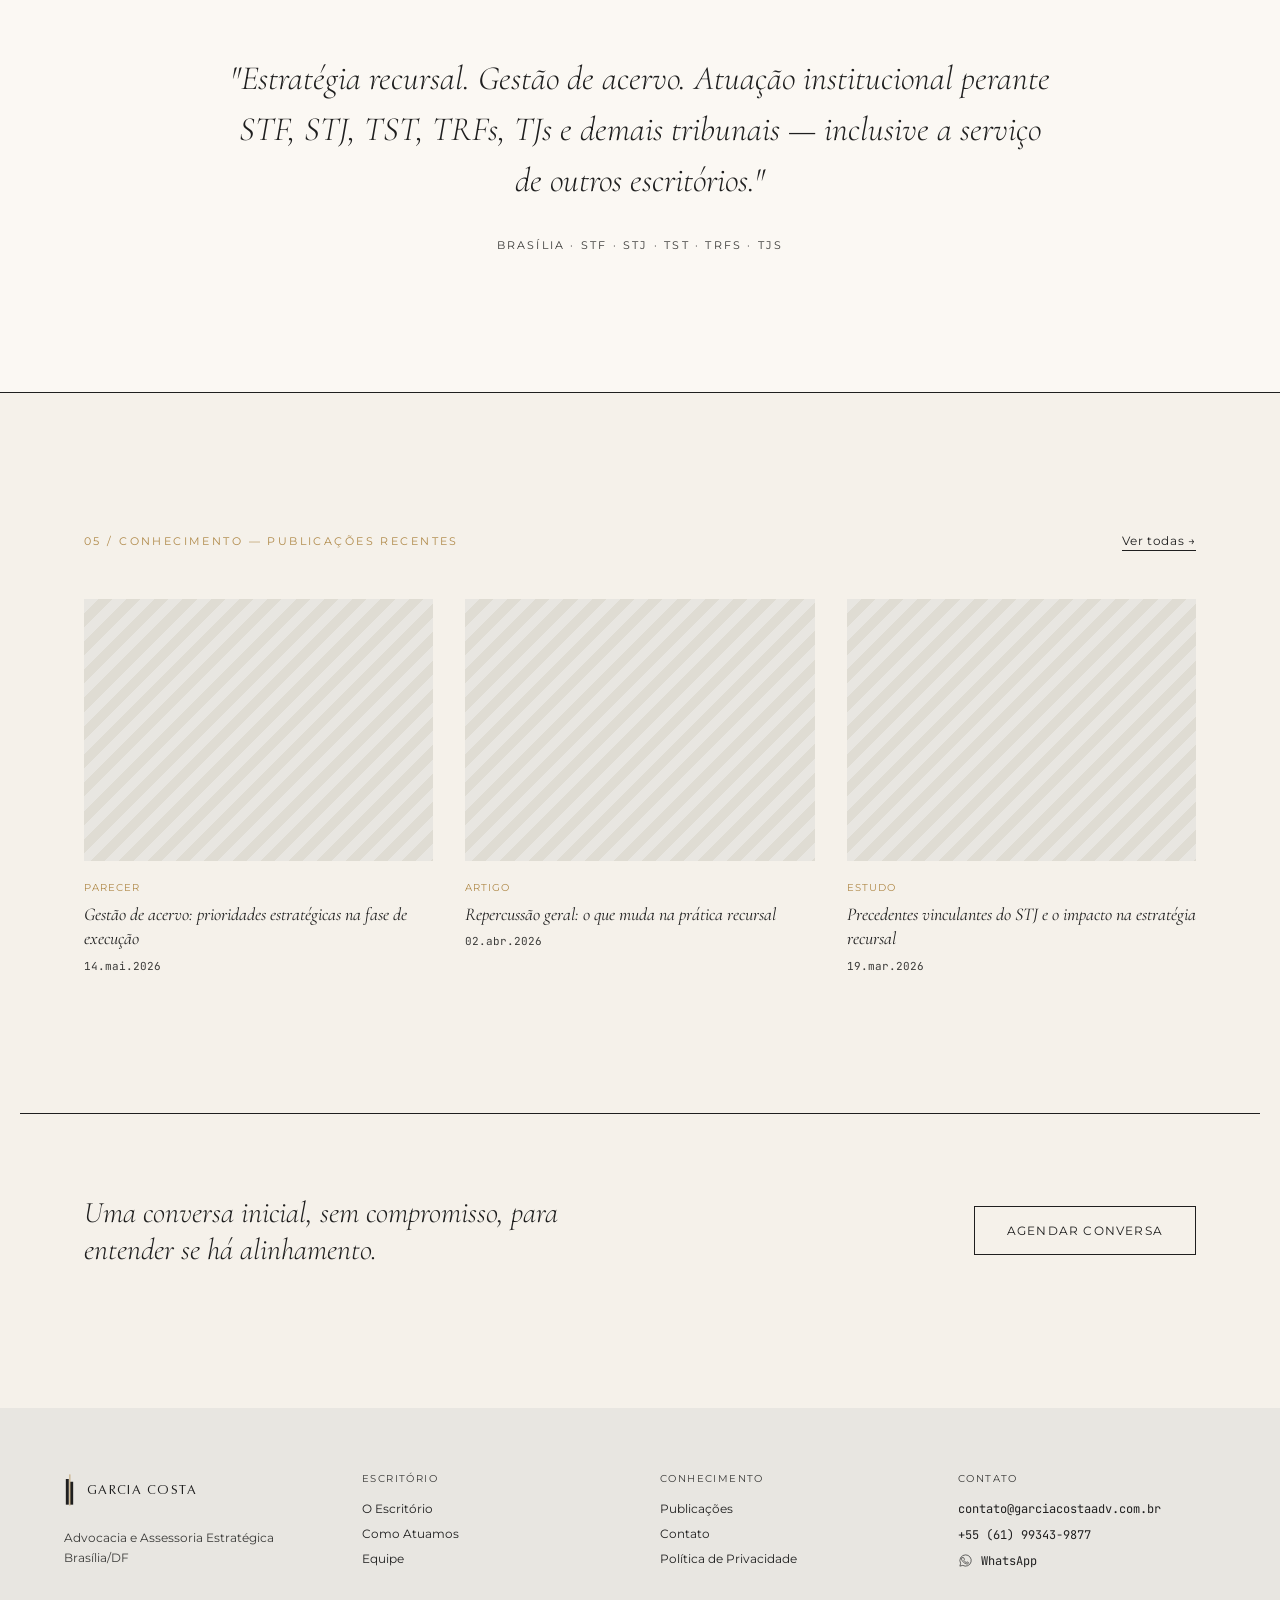
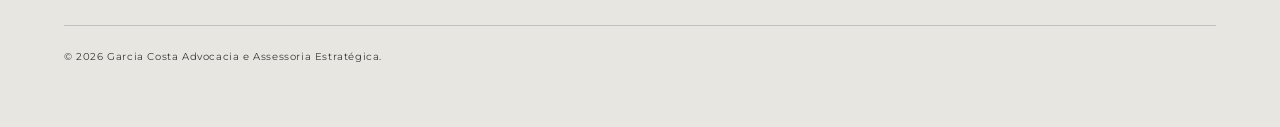
==== commit 9bab5745: "Ajusta croqui da home e amplia menção a tribunais - Croqui da caixa hero agora é ampliado (zoom), co" ====
--- a/index.html
+++ b/index.html
@@ -4,14 +4,14 @@
 <meta charset="utf-8">
 <meta name="viewport" content="width=device-width, initial-scale=1">
 <title>Garcia Costa — Advocacia e Assessoria Estratégica</title>
-<meta name="description" content="Inteligência processual para litigância de alta complexidade: estratégia recursal, gestão de acervos e atuação institucional perante STF, STJ, TST e TRFs em Brasília.">
+<meta name="description" content="Inteligência processual para litigância de alta complexidade: estratégia recursal, gestão de acervos e atuação institucional perante STF, STJ, TST, TRFs, TJs e demais tribunais em todo o país.">
 <!-- Config central: /assets/js/site-config.js — domínio, e-mail, telefone e og:image devem espelhar exatamente os valores ali definidos. -->
 <link rel="canonical" href="https://www.garciacosta.adv.br/">
 <meta property="og:type" content="website">
 <meta property="og:locale" content="pt_BR">
 <meta property="og:site_name" content="Garcia Costa — Advocacia e Assessoria Estratégica">
 <meta property="og:title" content="Garcia Costa — Advocacia e Assessoria Estratégica">
-<meta property="og:description" content="Inteligência processual para litigância de alta complexidade: estratégia recursal, gestão de acervos e atuação institucional perante STF, STJ, TST e TRFs em Brasília.">
+<meta property="og:description" content="Inteligência processual para litigância de alta complexidade: estratégia recursal, gestão de acervos e atuação institucional perante STF, STJ, TST, TRFs, TJs e demais tribunais em todo o país.">
 <meta property="og:url" content="https://www.garciacosta.adv.br/">
 <!-- [INSERIR DADO REAL] og:image — adicionar /assets/images/og-image.jpg (1200x630) quando a fotografia institucional estiver disponível -->
 <meta name="twitter:card" content="summary_large_image">
@@ -69,13 +69,13 @@
 
   <section class="wrap" style="padding-top:clamp(72px,14vw,120px); padding-bottom:clamp(48px,10vw,100px); display:grid; grid-template-columns:repeat(auto-fit,minmax(320px,1fr)); gap:clamp(40px,6vw,80px); align-items:center;">
     <div>
-      <div class="eyebrow">Brasília · STF · STJ · TST · TRFs</div>
+      <div class="eyebrow">Brasília · STF · STJ · TST · TRFs · TJs</div>
       <h1 style="font-style:italic; font-size:clamp(32px,6vw,52px); line-height:1.2; margin-bottom:32px; max-width:560px;">Inteligência processual para litigância de alta complexidade.</h1>
       <p style="font-size:15px; line-height:1.75; max-width:460px; margin:0 0 40px;">Estratégia processual e recursal, gestão de acervos e atuação institucional perante os Tribunais Superiores — inclusive a serviço de outros escritórios de advocacia.</p>
       <a href="/contato.html" class="link-underline">Agendar conversa →</a>
     </div>
-    <div style="aspect-ratio:4/5; background:#F5F1EA; display:flex; align-items:center; justify-content:center; padding:24px;">
-      <img src="/assets/images/croqui-brasilia-original.png" alt="Croqui assinatura do escritório Garcia Costa" style="width:100%; height:100%; object-fit:contain;">
+    <div style="aspect-ratio:4/5; background:#F5F1EA; overflow:hidden;">
+      <img src="/assets/images/croqui-brasilia-original.png" alt="Croqui assinatura do escritório Garcia Costa" style="width:100%; height:100%; object-fit:cover; transform:scale(1.8); opacity:0.5; mix-blend-mode:multiply;">
     </div>
   </section>
 
@@ -102,7 +102,7 @@
       <a href="/como-atuamos.html" class="rule-top" style="display:block; background:#FBF8F3; padding:32px; min-height:180px;">
         <div style="font-size:10px; letter-spacing:0.14em; text-transform:uppercase; color:#3A3A38; margin-bottom:16px;">Arquitetura processual</div>
         <div style="font-family:'Cormorant Garamond',serif; font-style:italic; font-size:22px; margin-bottom:16px;">Estratégia processual e recursal</div>
-        <div style="font-size:13px; line-height:1.7; color:#3A3A38;">Definição de teses, admissibilidade e o desenho do caminho recursal perante STF, STJ, TST e TRFs.</div>
+        <div style="font-size:13px; line-height:1.7; color:#3A3A38;">Definição de teses, admissibilidade e o desenho do caminho recursal perante STF, STJ, TST, TRFs, TJs e demais tribunais.</div>
       </a>
       <a href="/como-atuamos.html" class="rule-top" style="display:block; background:#FBF8F3; padding:32px; min-height:180px;">
         <div style="font-size:10px; letter-spacing:0.14em; text-transform:uppercase; color:#3A3A38; margin-bottom:16px;">Risco · Precedentes</div>
@@ -117,7 +117,7 @@
       <a href="/landing.html" class="rule-top" style="display:block; background:#FBF8F3; padding:32px; min-height:180px;">
         <div style="font-size:10px; letter-spacing:0.14em; text-transform:uppercase; color:#3A3A38; margin-bottom:16px;">B2B · Confidencial</div>
         <div style="font-family:'Cormorant Garamond',serif; font-style:italic; font-size:22px; margin-bottom:16px;">Consultoria Estratégica para Escritórios de Advocacia</div>
-        <div style="font-size:13px; line-height:1.7; color:#3A3A38;">Definição e execução de estratégias processuais complexas para outras bancas — recursos, admissibilidade e atuação institucional perante tribunais sediados em Brasília, sob a marca do escritório cliente.</div>
+        <div style="font-size:13px; line-height:1.7; color:#3A3A38;">Definição e execução de estratégias processuais complexas para outras bancas — recursos, admissibilidade e atuação institucional perante STF, STJ, TST, TRFs, TJs e demais tribunais, mesmo que não sediados em Brasília, sob a marca do escritório cliente.</div>
       </a>
     </div>
   </section>
@@ -133,16 +133,15 @@
       <div>· Gestão estratégica de acervos processuais em escala</div>
       <div>· Ações coletivas, especialmente envolvendo servidores públicos</div>
       <div>· Precatórios</div>
-      <div>· Atuação qualificada perante STJ, STF, TST, TRFs e demais tribunais sediados em Brasília</div>
+      <div>· Atuação qualificada perante STJ, STF, TST, TRFs, TJs e demais tribunais, mesmo que não sediados em Brasília</div>
       <div>· Coordenação processual para outros escritórios de advocacia</div>
     </div>
   </section>
 
   <section class="rule-top" style="border-bottom:1px solid #1F1F1F; background:#FBF8F3; padding:clamp(64px,12vw,140px) clamp(20px,6vw,64px); position:relative; overflow:hidden;">
-    <img src="/assets/images/croqui-brasilia-original.png" alt="" style="position:absolute; top:50%; left:50%; transform:translate(-50%,-50%); width:1300px; max-width:none; opacity:0.09; mix-blend-mode:multiply; pointer-events:none;">
     <div style="max-width:820px; margin:0 auto; text-align:center; position:relative;">
-      <div style="font-family:'Cormorant Garamond',serif; font-style:italic; font-weight:300; font-size:clamp(22px,4vw,34px); line-height:1.5; color:#1F1F1F;">"Estratégia recursal. Gestão de acervo. Atuação institucional perante STF, STJ, TST e TRFs — inclusive a serviço de outros escritórios."</div>
-      <div style="font-size:11px; letter-spacing:0.2em; text-transform:uppercase; color:#3A3A38; margin-top:32px;">Brasília · STF · STJ · TST · TRFs</div>
+      <div style="font-family:'Cormorant Garamond',serif; font-style:italic; font-weight:300; font-size:clamp(22px,4vw,34px); line-height:1.5; color:#1F1F1F;">"Estratégia recursal. Gestão de acervo. Atuação institucional perante STF, STJ, TST, TRFs, TJs e demais tribunais — inclusive a serviço de outros escritórios."</div>
+      <div style="font-size:11px; letter-spacing:0.2em; text-transform:uppercase; color:#3A3A38; margin-top:32px;">Brasília · STF · STJ · TST · TRFs · TJs</div>
     </div>
   </section>
 
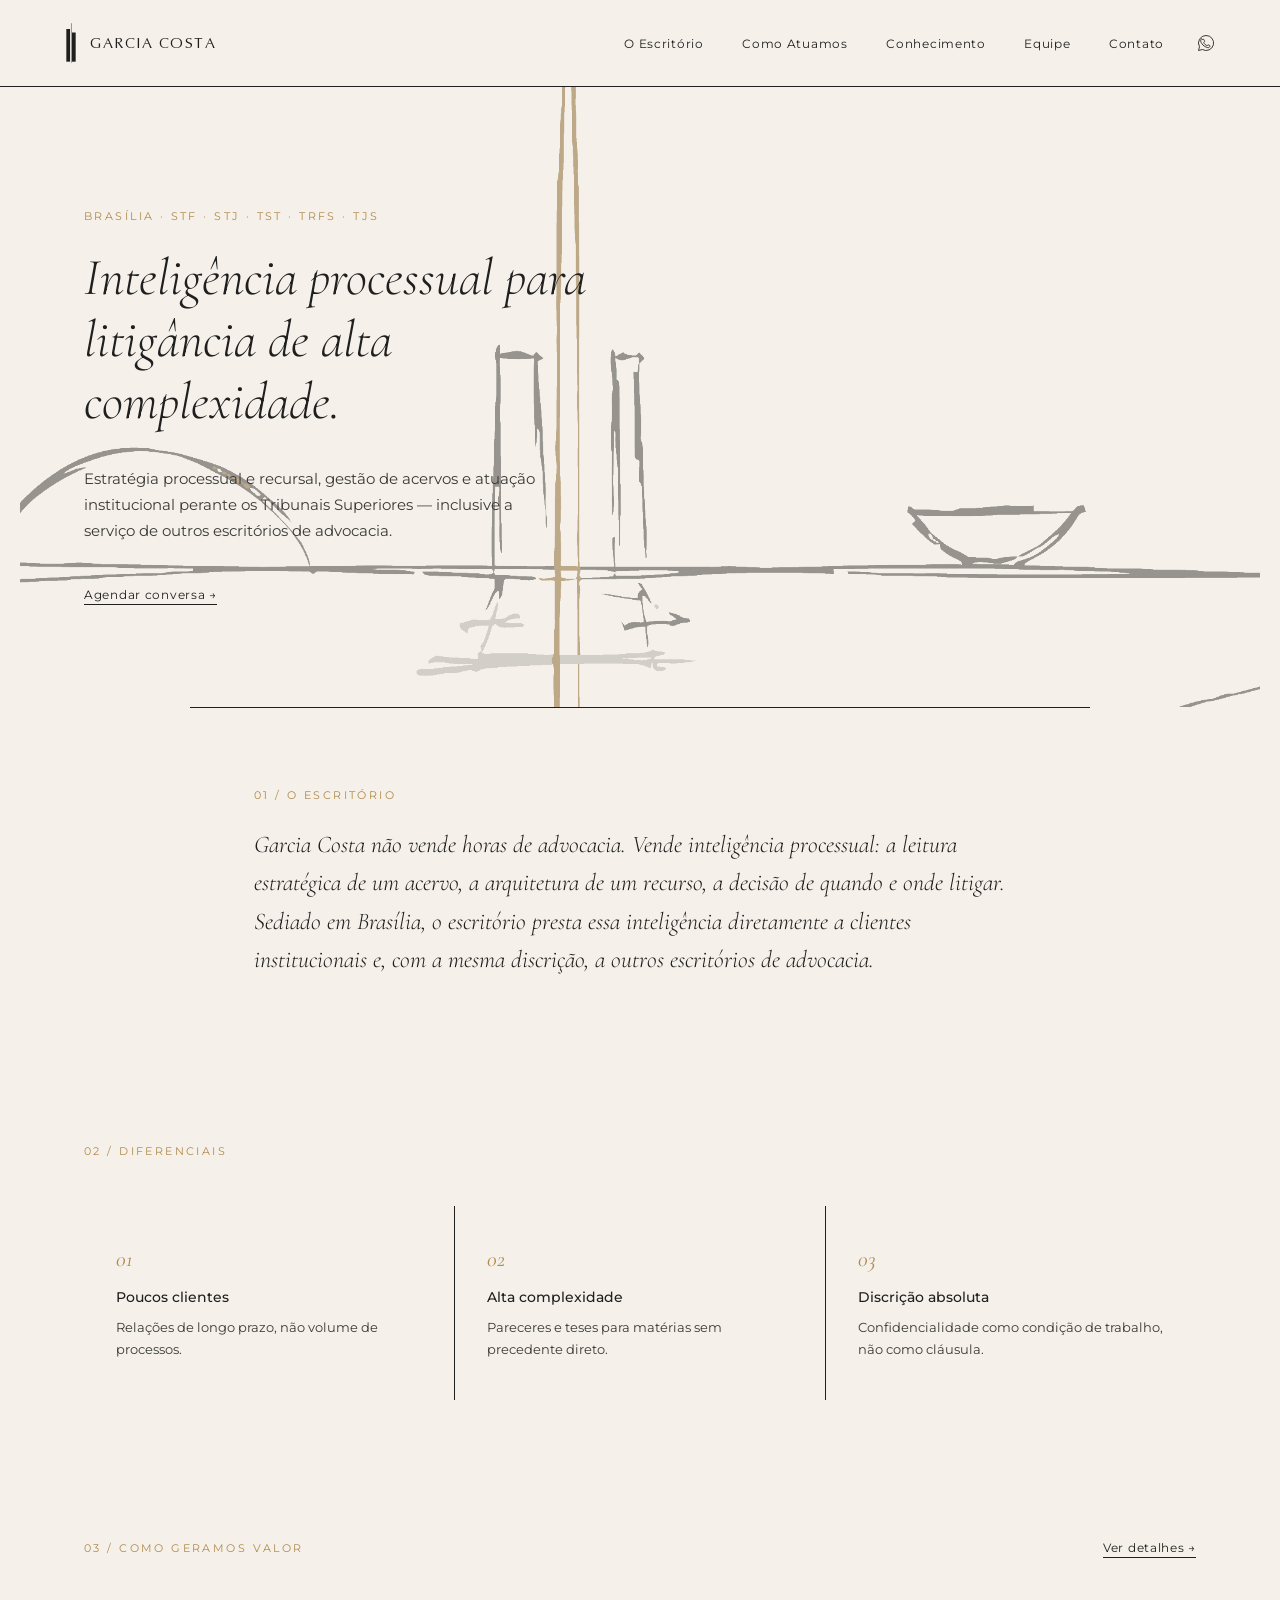
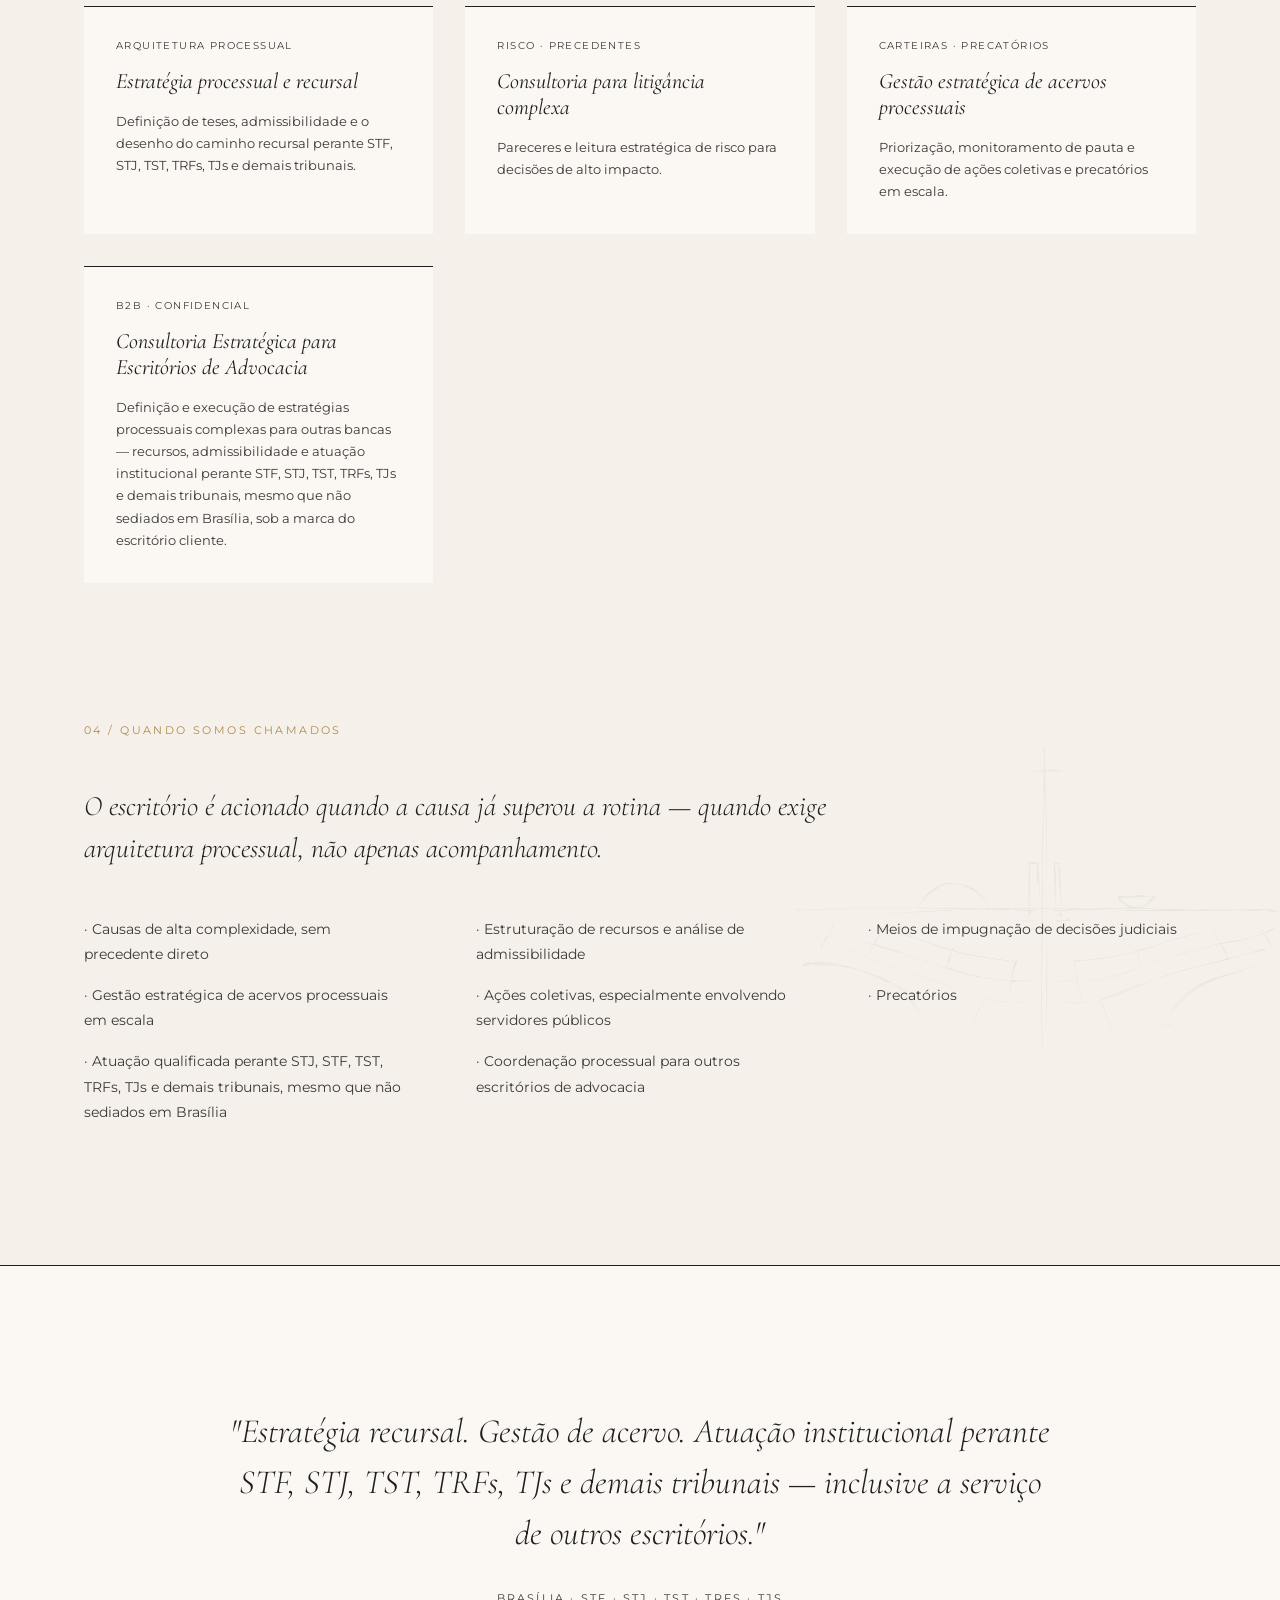
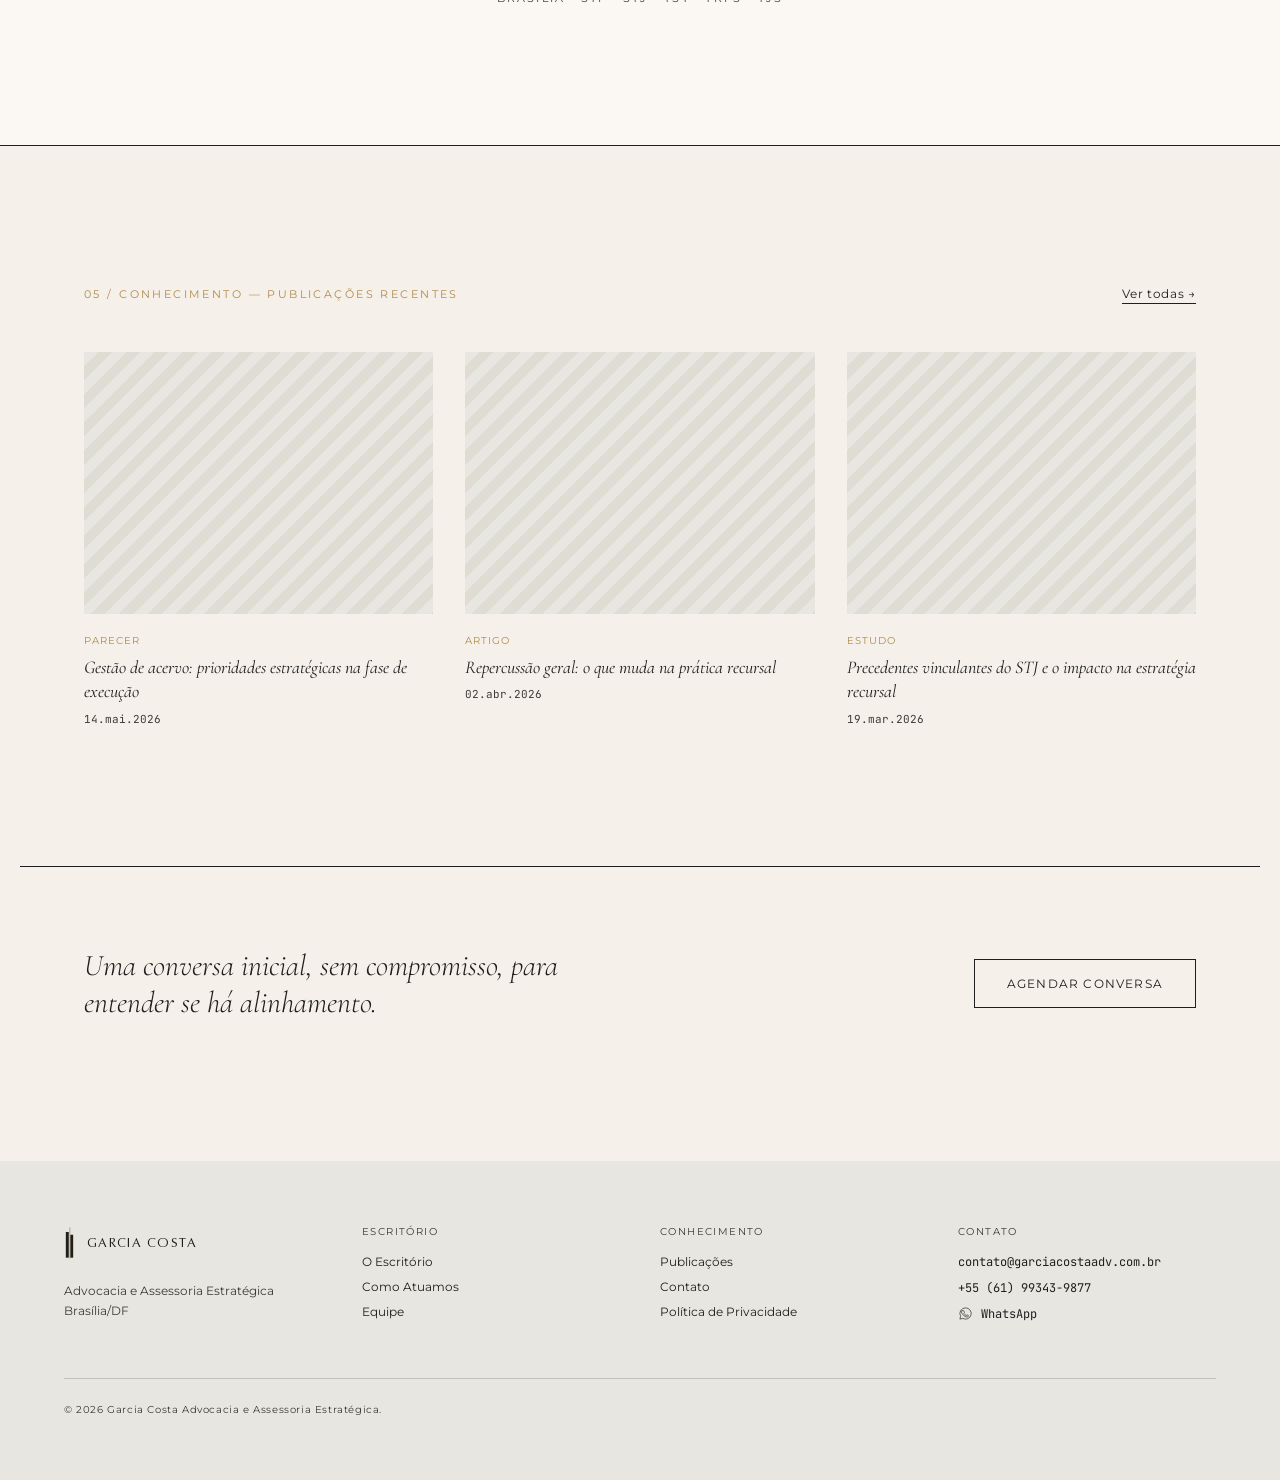
==== commit b0d29f24: "Expande croqui da home para toda a seção hero O croqui deixa de ficar confinado a uma caixa lateral " ====
--- a/index.html
+++ b/index.html
@@ -67,15 +67,13 @@
   </nav>
   <main id="main-content">
 
-  <section class="wrap" style="padding-top:clamp(72px,14vw,120px); padding-bottom:clamp(48px,10vw,100px); display:grid; grid-template-columns:repeat(auto-fit,minmax(320px,1fr)); gap:clamp(40px,6vw,80px); align-items:center;">
-    <div>
+  <section class="wrap" style="padding-top:clamp(72px,14vw,120px); padding-bottom:clamp(48px,10vw,100px); position:relative; overflow:hidden; min-height:clamp(420px,52vw,620px); display:flex; align-items:center;">
+    <img src="/assets/images/croqui-brasilia-original.png" alt="Croqui assinatura do escritório Garcia Costa" style="position:absolute; inset:0; width:100%; height:100%; object-fit:cover; transform:scale(2.4); opacity:0.5; mix-blend-mode:multiply; pointer-events:none;">
+    <div style="position:relative; max-width:560px;">
       <div class="eyebrow">Brasília · STF · STJ · TST · TRFs · TJs</div>
       <h1 style="font-style:italic; font-size:clamp(32px,6vw,52px); line-height:1.2; margin-bottom:32px; max-width:560px;">Inteligência processual para litigância de alta complexidade.</h1>
       <p style="font-size:15px; line-height:1.75; max-width:460px; margin:0 0 40px;">Estratégia processual e recursal, gestão de acervos e atuação institucional perante os Tribunais Superiores — inclusive a serviço de outros escritórios de advocacia.</p>
       <a href="/contato.html" class="link-underline">Agendar conversa →</a>
-    </div>
-    <div style="aspect-ratio:4/5; background:#F5F1EA; overflow:hidden;">
-      <img src="/assets/images/croqui-brasilia-original.png" alt="Croqui assinatura do escritório Garcia Costa" style="width:100%; height:100%; object-fit:cover; transform:scale(1.8); opacity:0.5; mix-blend-mode:multiply;">
     </div>
   </section>
 
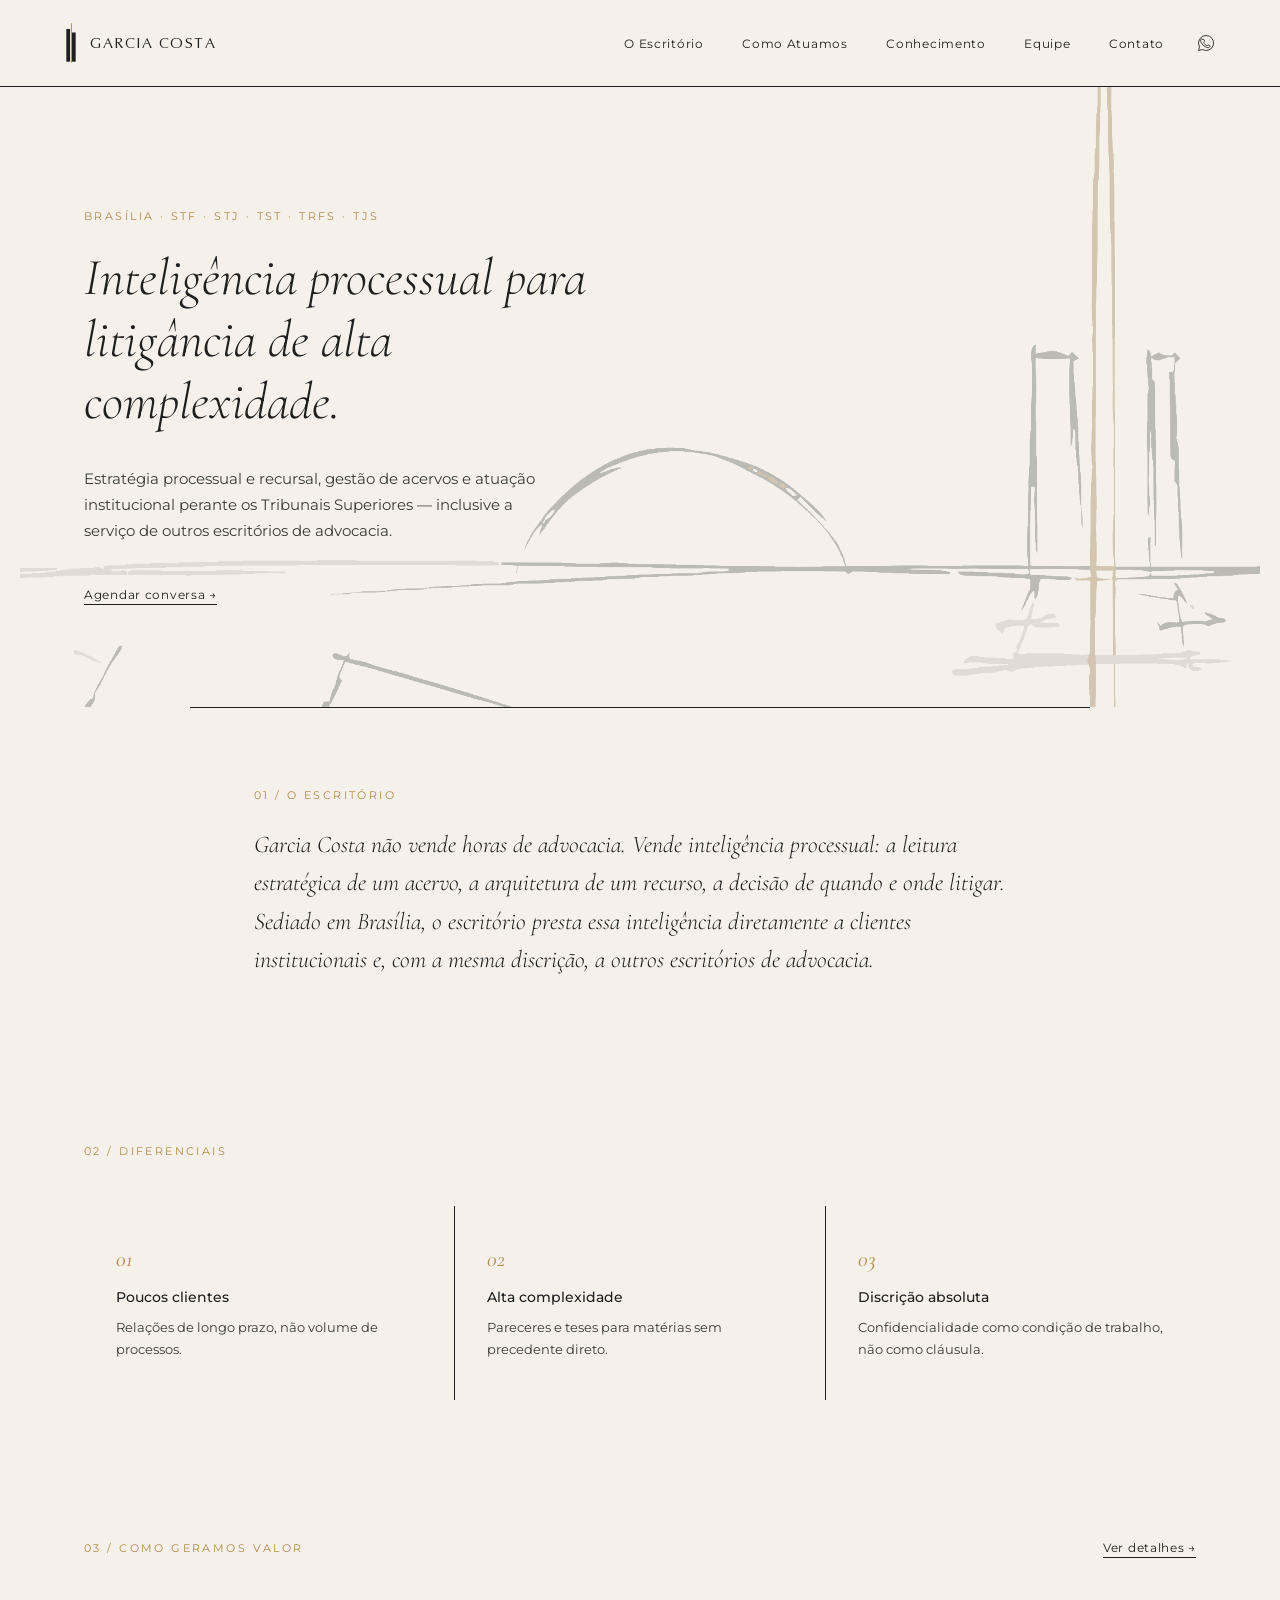
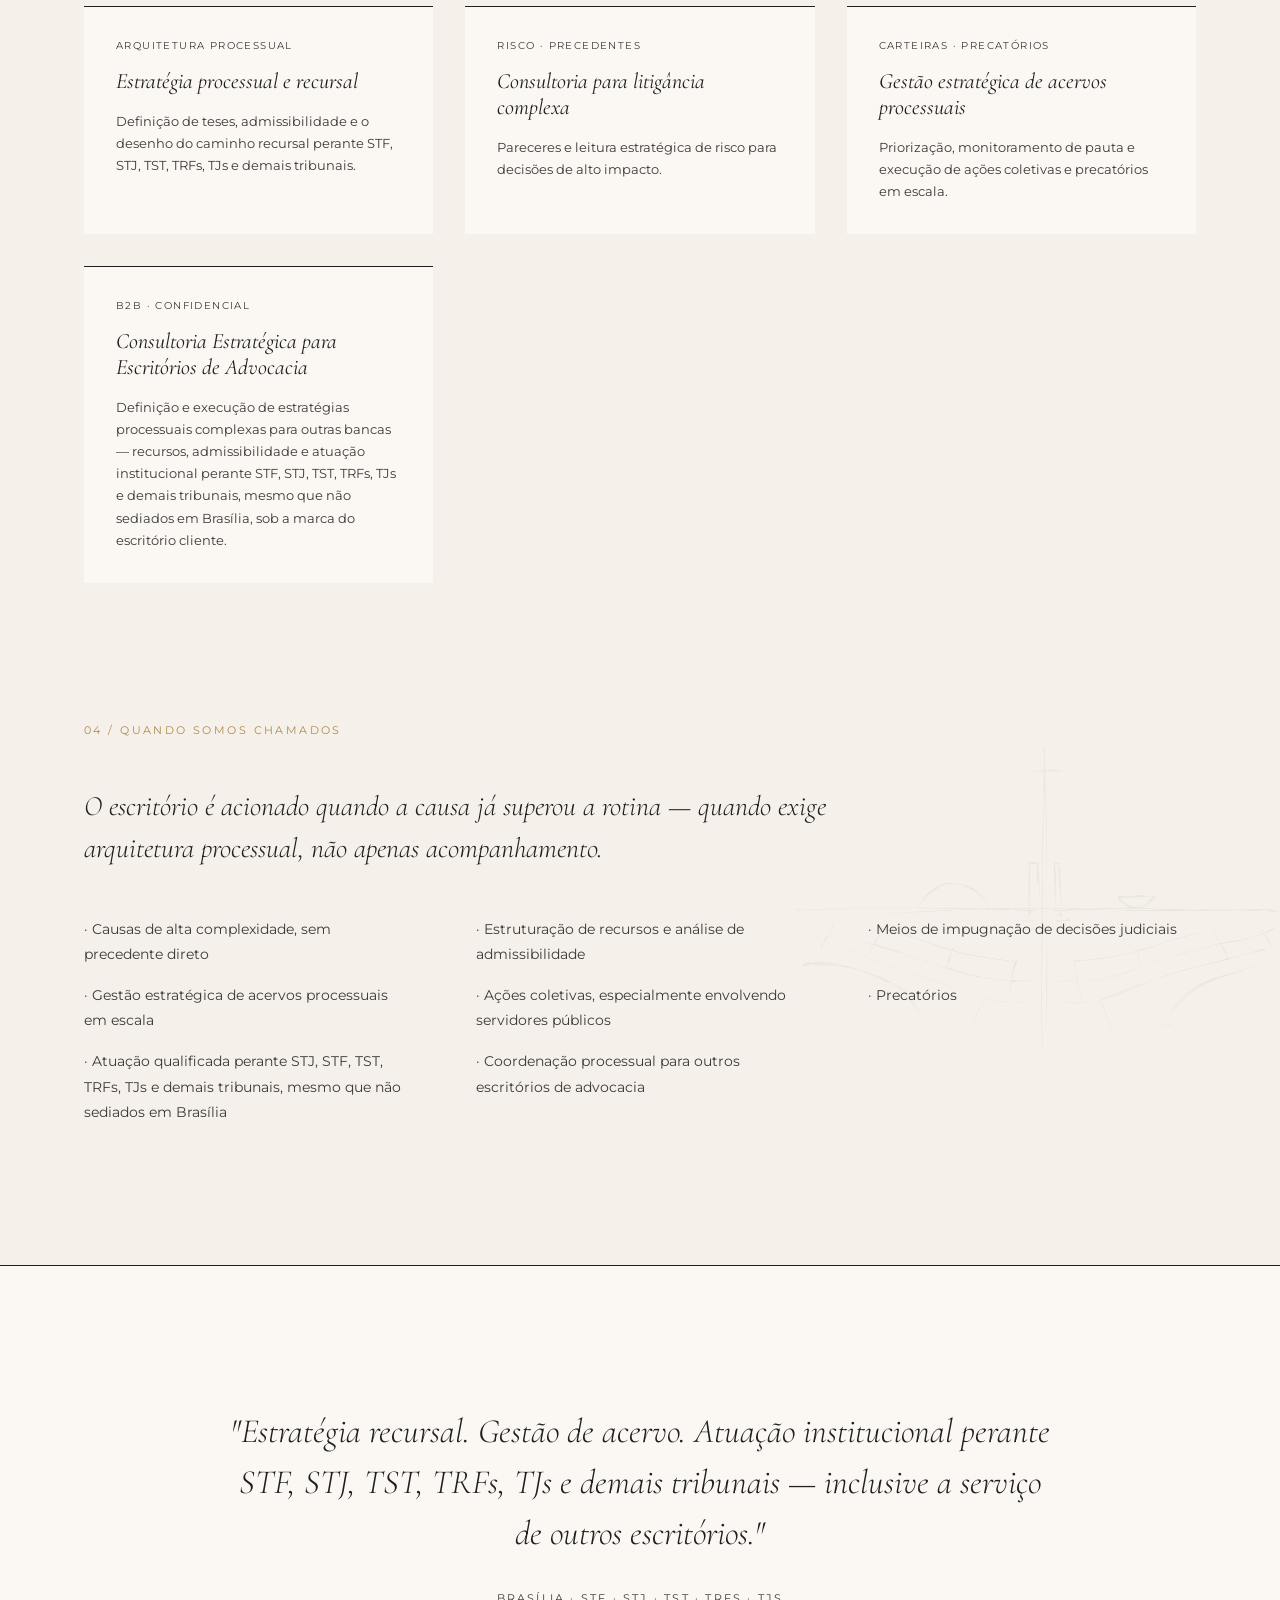
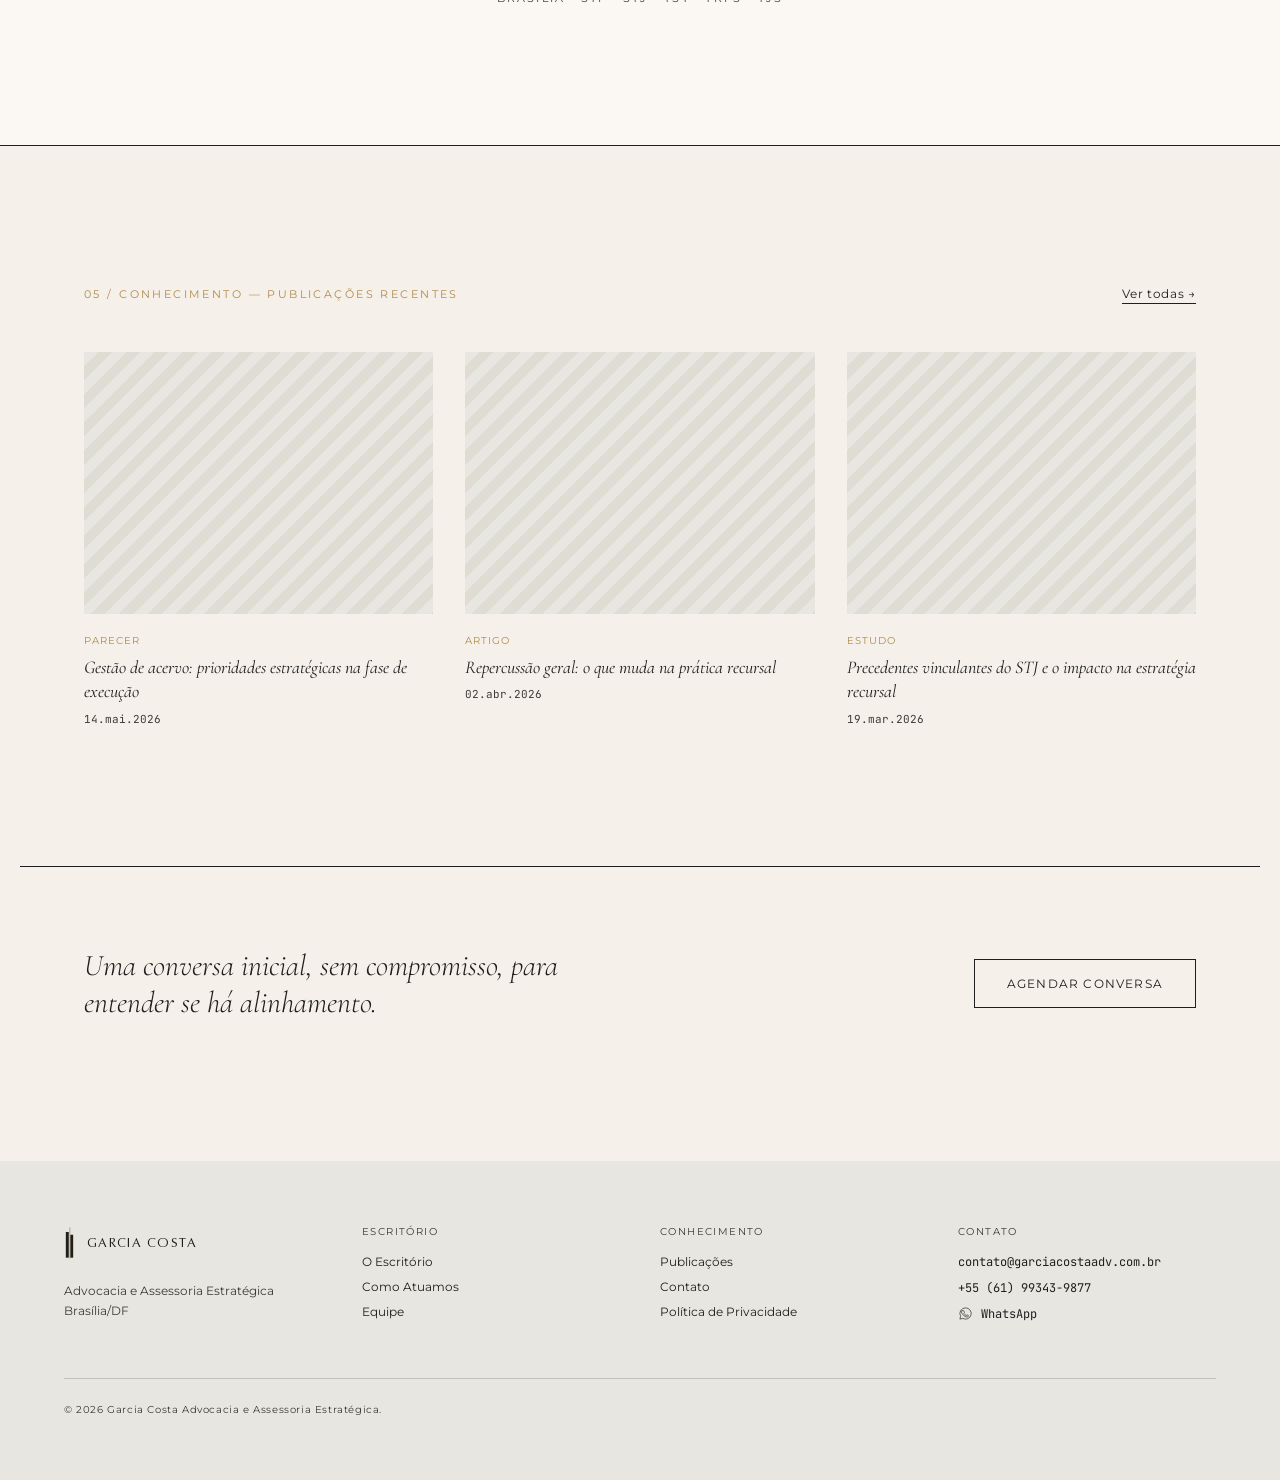
==== commit 7fb6c00b: "Aumenta transparência do croqui e desloca centro para a direita Opacidade reduzida de 0.5 para 0.3 e" ====
--- a/index.html
+++ b/index.html
@@ -68,7 +68,7 @@
   <main id="main-content">
 
   <section class="wrap" style="padding-top:clamp(72px,14vw,120px); padding-bottom:clamp(48px,10vw,100px); position:relative; overflow:hidden; min-height:clamp(420px,52vw,620px); display:flex; align-items:center;">
-    <img src="/assets/images/croqui-brasilia-original.png" alt="Croqui assinatura do escritório Garcia Costa" style="position:absolute; inset:0; width:100%; height:100%; object-fit:cover; transform:scale(2.4); opacity:0.5; mix-blend-mode:multiply; pointer-events:none;">
+    <img src="/assets/images/croqui-brasilia-original.png" alt="Croqui assinatura do escritório Garcia Costa" style="position:absolute; inset:0; width:100%; height:100%; object-fit:cover; transform:scale(2.4) translateX(18%); opacity:0.3; mix-blend-mode:multiply; pointer-events:none;">
     <div style="position:relative; max-width:560px;">
       <div class="eyebrow">Brasília · STF · STJ · TST · TRFs · TJs</div>
       <h1 style="font-style:italic; font-size:clamp(32px,6vw,52px); line-height:1.2; margin-bottom:32px; max-width:560px;">Inteligência processual para litigância de alta complexidade.</h1>
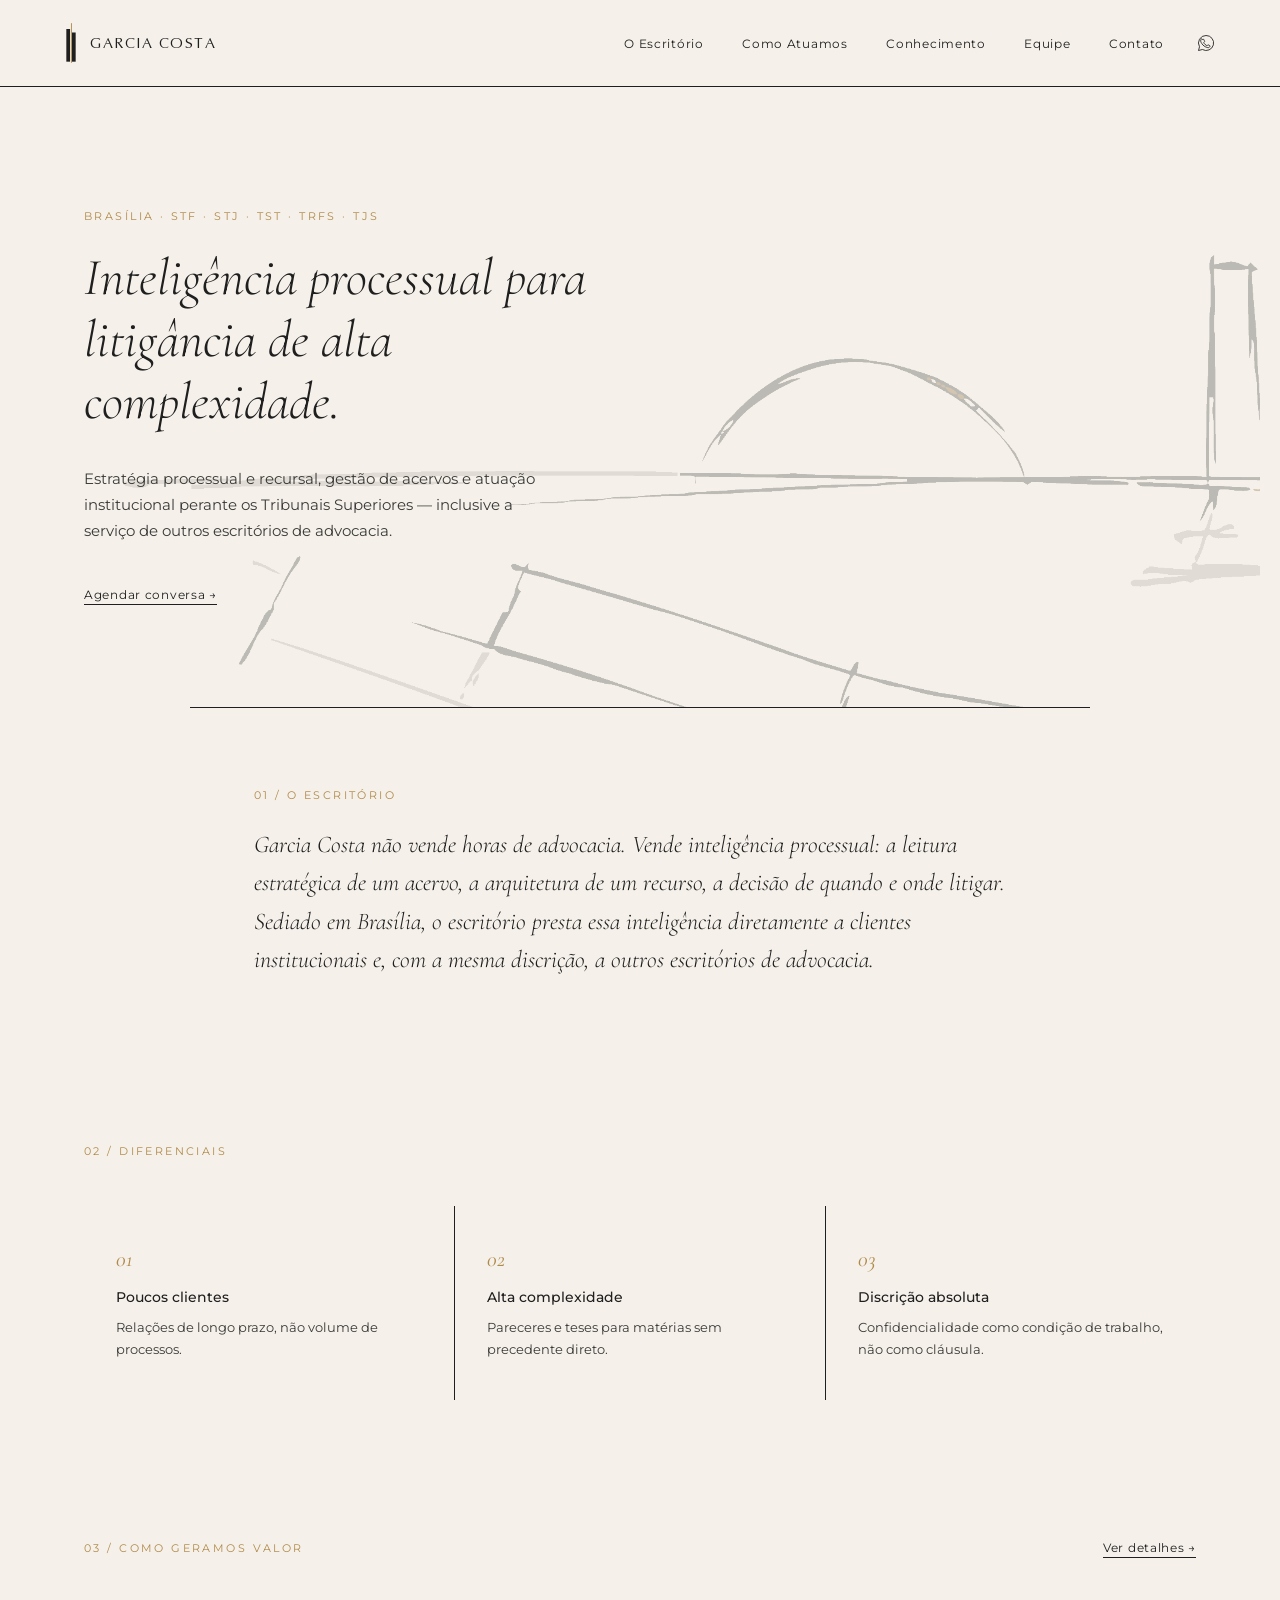
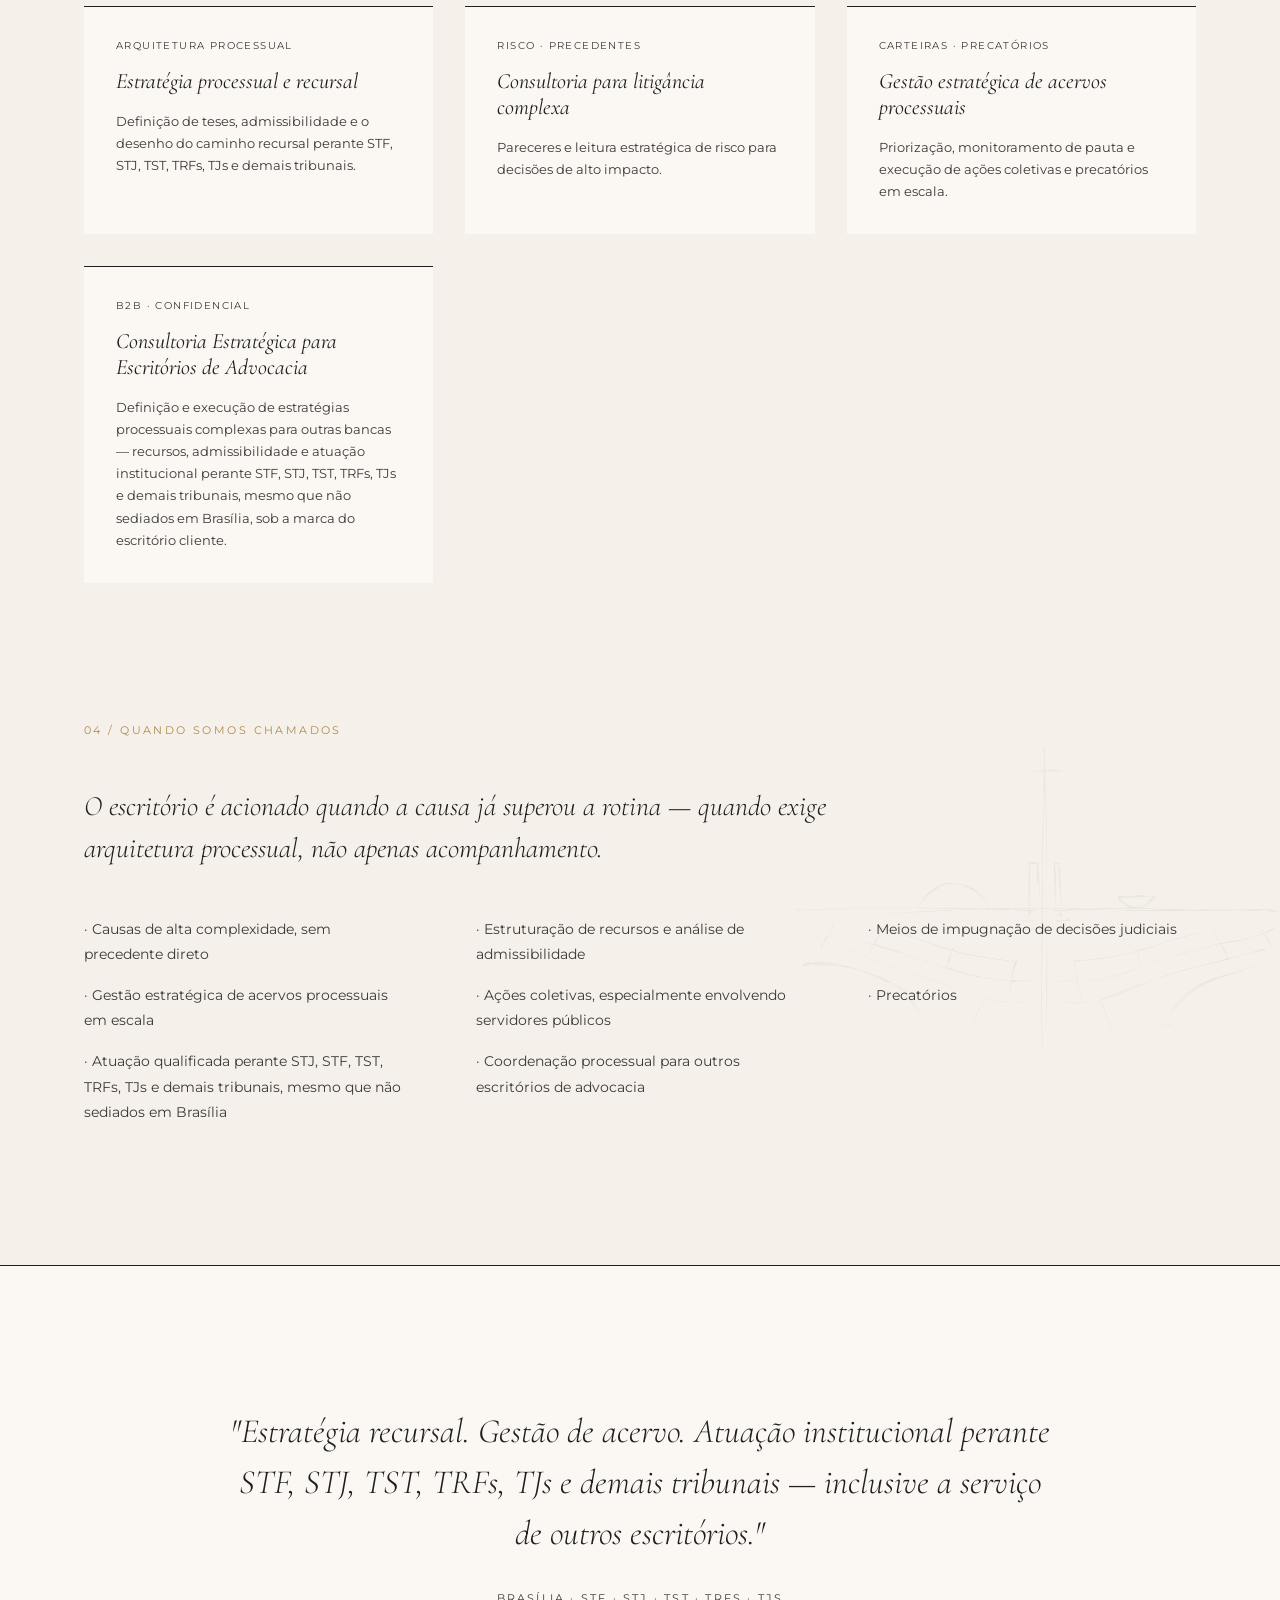
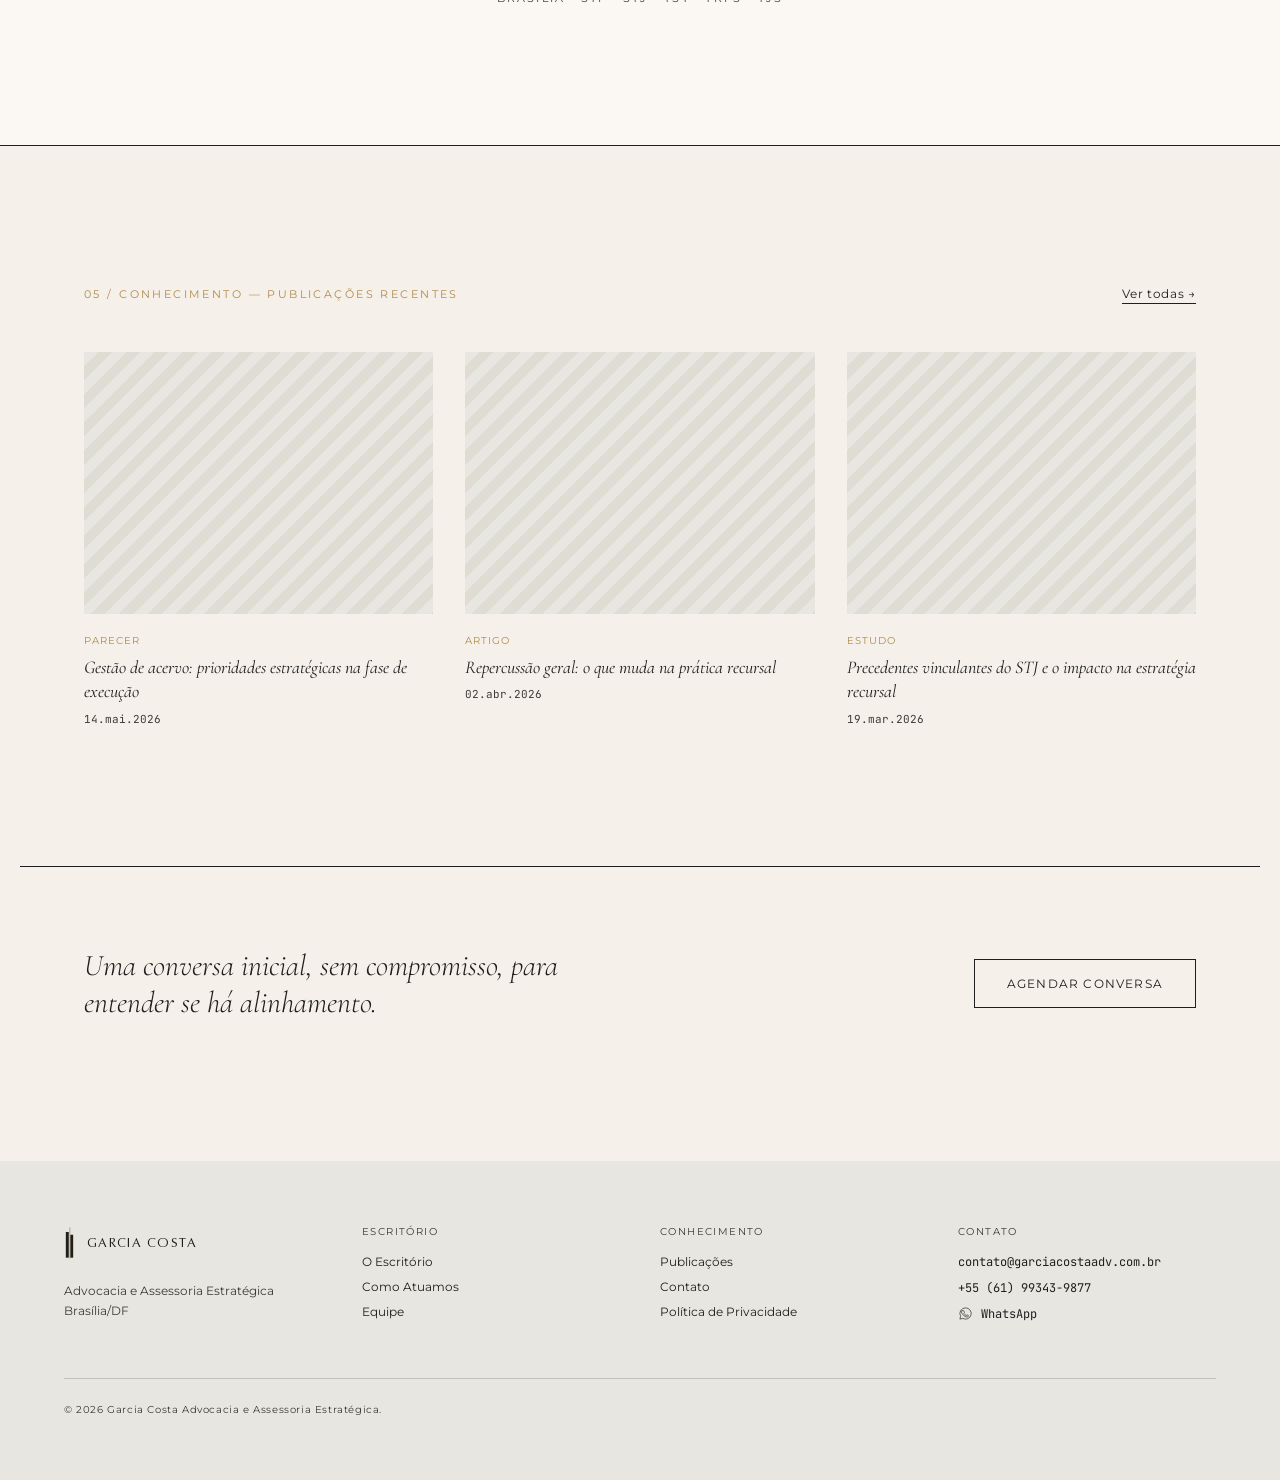
==== commit 1ae0783c: "Reposiciona croqui da home no desktop Move o posicionamento do transform para uma classe (.hero-croq" ====
--- a/index.html
+++ b/index.html
@@ -68,7 +68,7 @@
   <main id="main-content">
 
   <section class="wrap" style="padding-top:clamp(72px,14vw,120px); padding-bottom:clamp(48px,10vw,100px); position:relative; overflow:hidden; min-height:clamp(420px,52vw,620px); display:flex; align-items:center;">
-    <img src="/assets/images/croqui-brasilia-original.png" alt="Croqui assinatura do escritório Garcia Costa" style="position:absolute; inset:0; width:100%; height:100%; object-fit:cover; transform:scale(2.4) translateX(18%); opacity:0.3; mix-blend-mode:multiply; pointer-events:none;">
+    <img src="/assets/images/croqui-brasilia-original.png" alt="Croqui assinatura do escritório Garcia Costa" class="hero-croqui" style="position:absolute; inset:0; width:100%; height:100%; object-fit:cover; opacity:0.3; mix-blend-mode:multiply; pointer-events:none;">
     <div style="position:relative; max-width:560px;">
       <div class="eyebrow">Brasília · STF · STJ · TST · TRFs · TJs</div>
       <h1 style="font-style:italic; font-size:clamp(32px,6vw,52px); line-height:1.2; margin-bottom:32px; max-width:560px;">Inteligência processual para litigância de alta complexidade.</h1>
--- a/assets/css/style.css
+++ b/assets/css/style.css
@@ -117,4 +117,9 @@
 .tile .tile-title { font-size:14px; font-weight:500; margin-bottom:10px; }
 .tile .tile-body { font-size:13px; line-height:1.7; color:var(--ink-soft); }
 
+.hero-croqui { transform:scale(2.4) translateX(18%); }
+@media (min-width:760px) {
+  .hero-croqui { transform:scale(2.4) translateX(24%) translateY(-6%); }
+}
+
 @media print { .site-header, .nav-toggle, .site-nav-mobile { display:none; } }
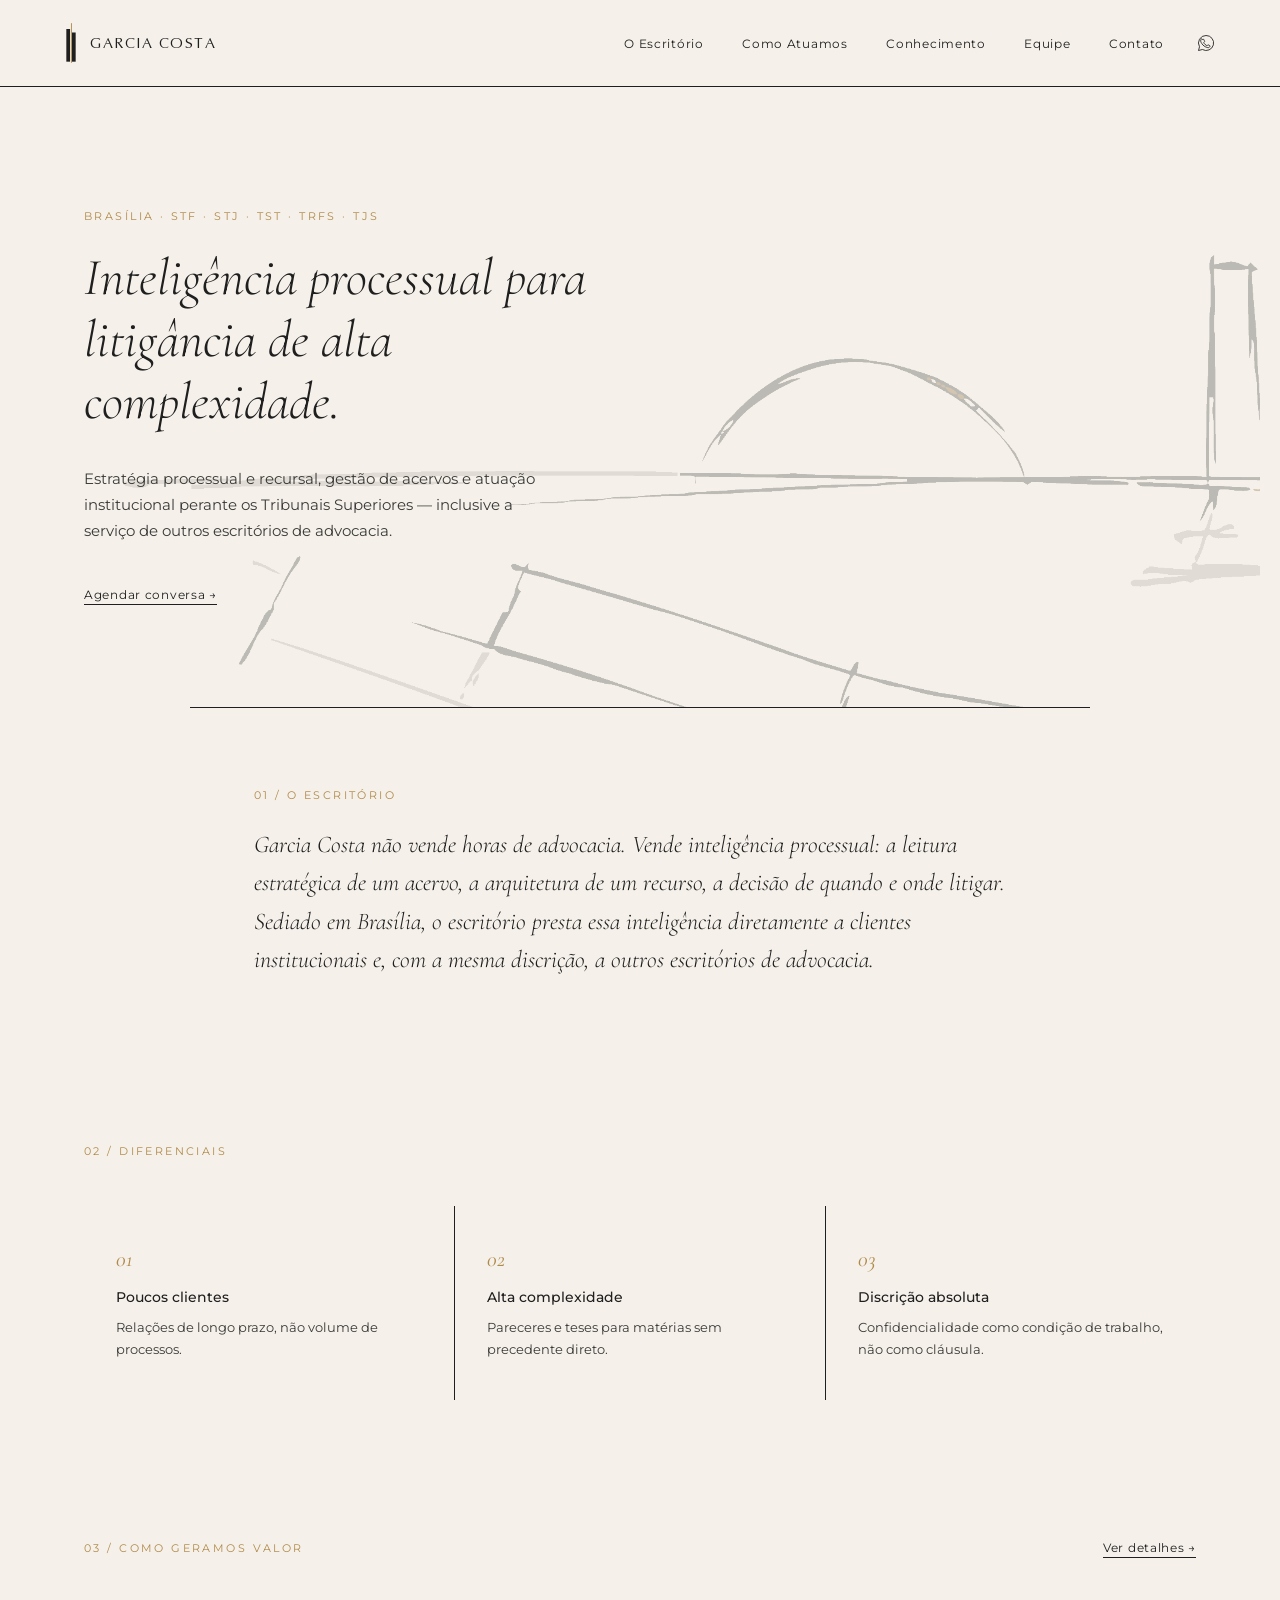
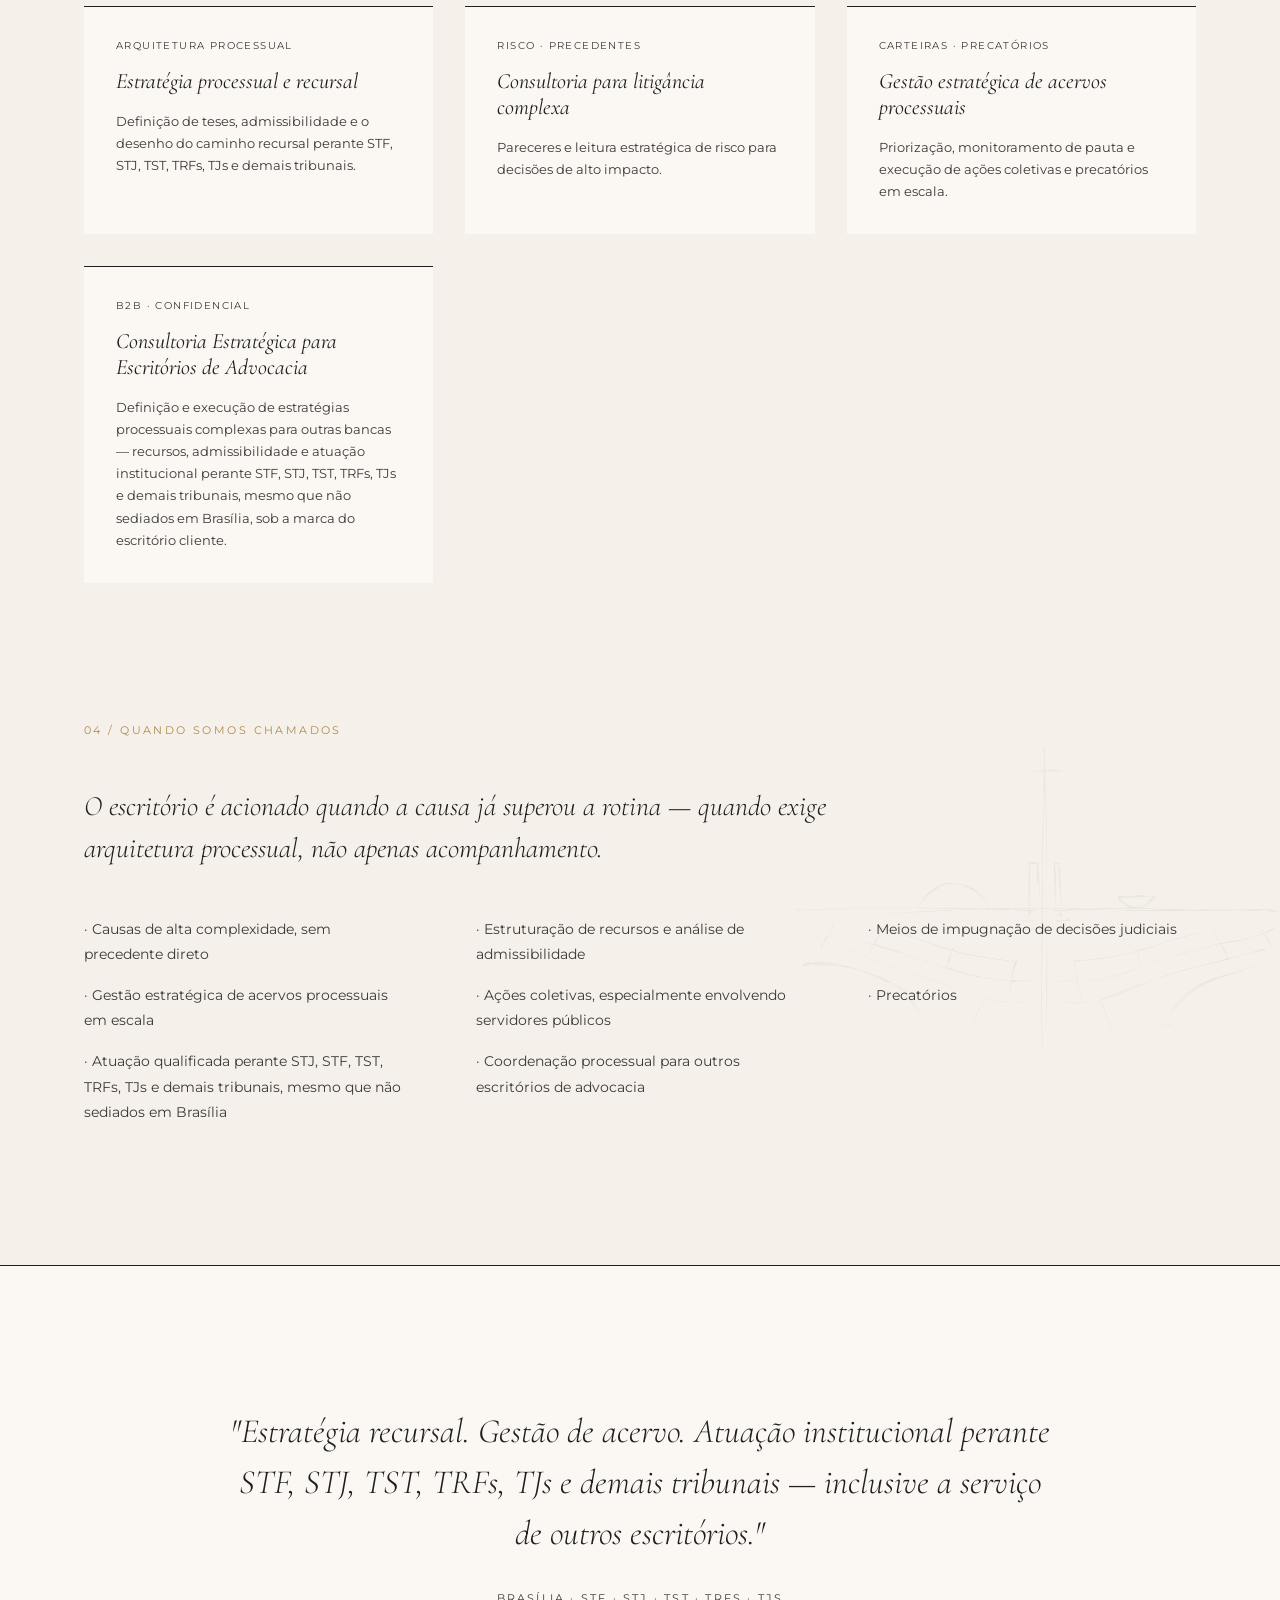
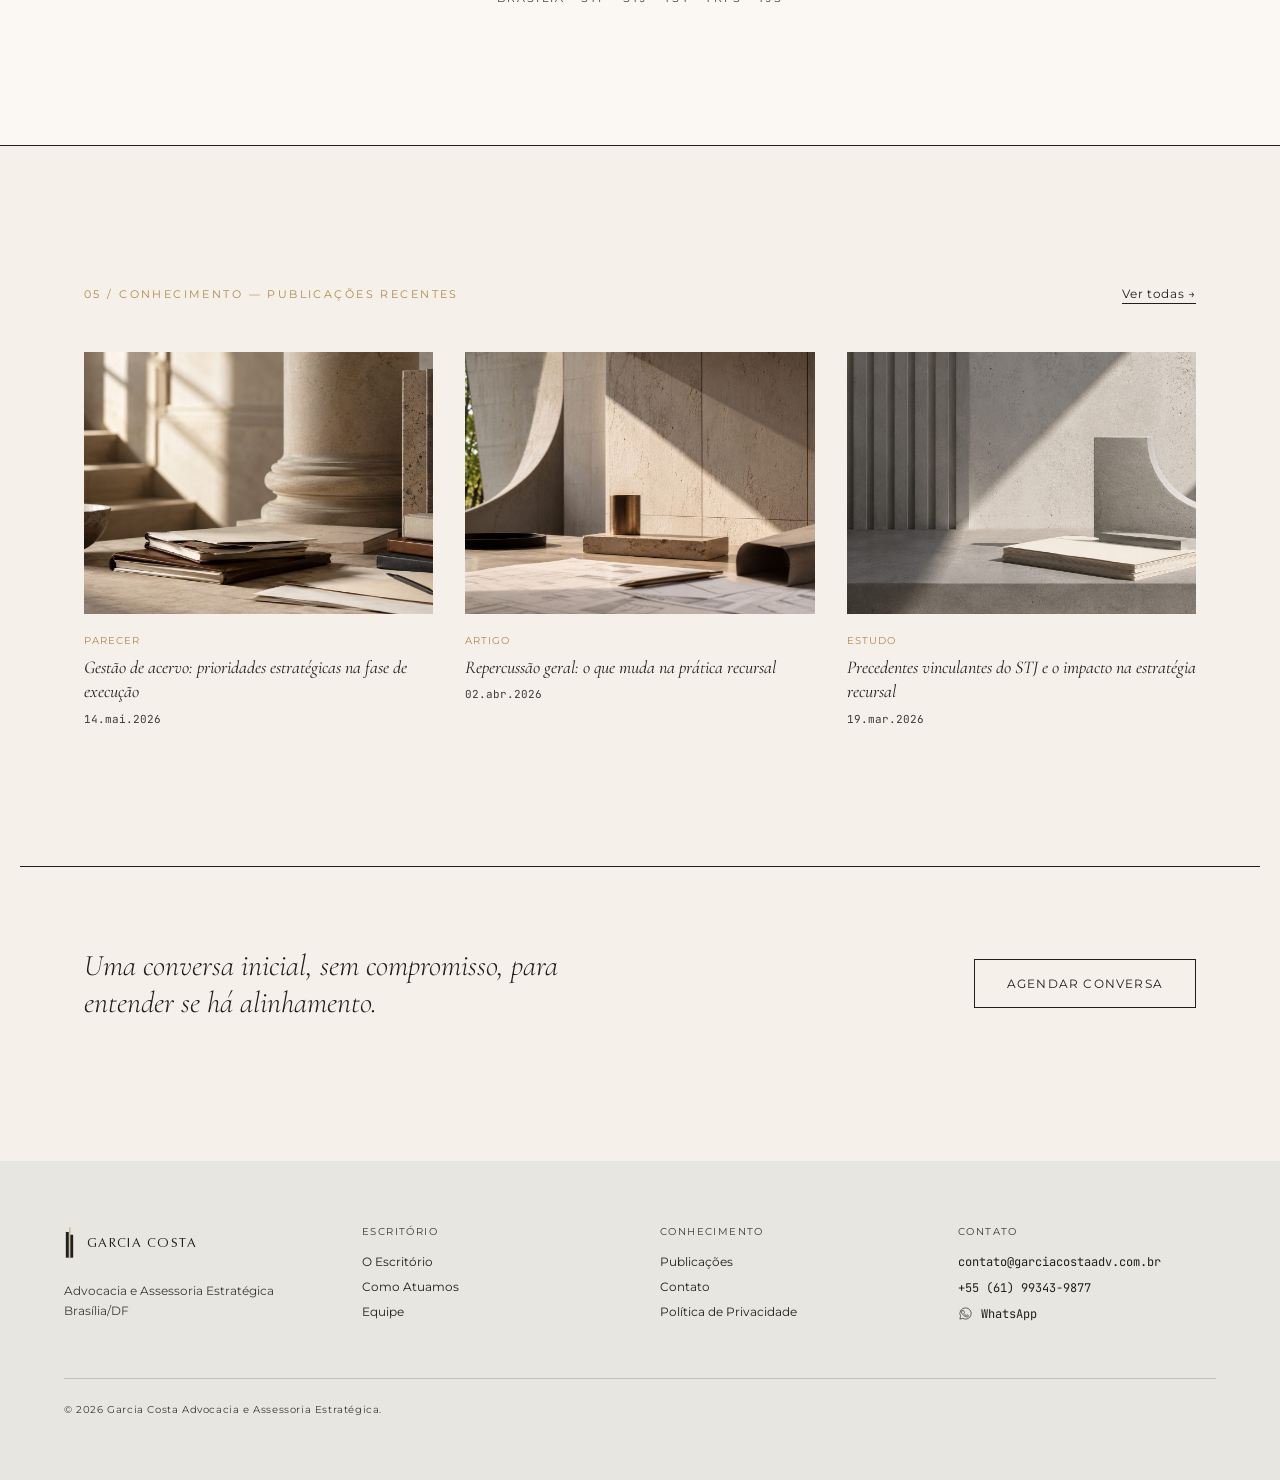
==== commit 9a9d3074: "Adiciona imagens de capa às publicações da home - Salva as 4 imagens enviadas em assets/images/ (con" ====
--- a/index.html
+++ b/index.html
@@ -148,21 +148,21 @@
       <div class="eyebrow" style="margin-bottom:0;">05 / Conhecimento — publicações recentes</div>
       <a href="/conhecimento.html" class="link-underline">Ver todas →</a>
     </div>
-    <div style="display:grid; grid-template-columns:repeat(3,1fr); gap:32px;">
+    <div style="display:grid; grid-template-columns:repeat(auto-fit,minmax(240px,1fr)); gap:32px;">
         <a href="/artigo.html" class="card-publicacao">
-          <div class="thumb"></div>
+          <div class="thumb"><img src="/assets/images/artigo-acervo-execucao.jpg" alt="" loading="lazy"></div>
           <div class="category">Parecer</div>
           <div class="title">Gestão de acervo: prioridades estratégicas na fase de execução</div>
           <div class="date mono">14.mai.2026</div>
         </a>
         <a href="/artigo.html" class="card-publicacao">
-          <div class="thumb"></div>
+          <div class="thumb"><img src="/assets/images/artigo-repercussao-geral.jpg" alt="" loading="lazy"></div>
           <div class="category">Artigo</div>
           <div class="title">Repercussão geral: o que muda na prática recursal</div>
           <div class="date mono">02.abr.2026</div>
         </a>
         <a href="/artigo.html" class="card-publicacao">
-          <div class="thumb"></div>
+          <div class="thumb"><img src="/assets/images/artigo-precedentes-stj.jpg" alt="" loading="lazy"></div>
           <div class="category">Estudo</div>
           <div class="title">Precedentes vinculantes do STJ e o impacto na estratégia recursal</div>
           <div class="date mono">19.mar.2026</div>
--- a/assets/css/style.css
+++ b/assets/css/style.css
@@ -82,7 +82,8 @@
 
 /* Cards */
 .card-publicacao { display:block; color:var(--graphite); }
-.card-publicacao .thumb { aspect-ratio:4/3; background:repeating-linear-gradient(135deg,var(--mist),var(--mist) 10px,#DFDCD3 10px,#DFDCD3 20px); margin-bottom:20px; }
+.card-publicacao .thumb { aspect-ratio:4/3; background:repeating-linear-gradient(135deg,var(--mist),var(--mist) 10px,#DFDCD3 10px,#DFDCD3 20px); margin-bottom:20px; overflow:hidden; }
+.card-publicacao .thumb img { width:100%; height:100%; object-fit:cover; display:block; }
 .card-publicacao .category { font-size:10px; letter-spacing:0.1em; text-transform:uppercase; color:var(--bronze); margin-bottom:8px; }
 .card-publicacao .title { font-family:'Cormorant Garamond',serif; font-style:italic; font-size:18px; margin-bottom:8px; line-height:1.35; }
 .card-publicacao .date { font-family:'JetBrains Mono',monospace; font-size:11px; color:var(--ink-soft); }
